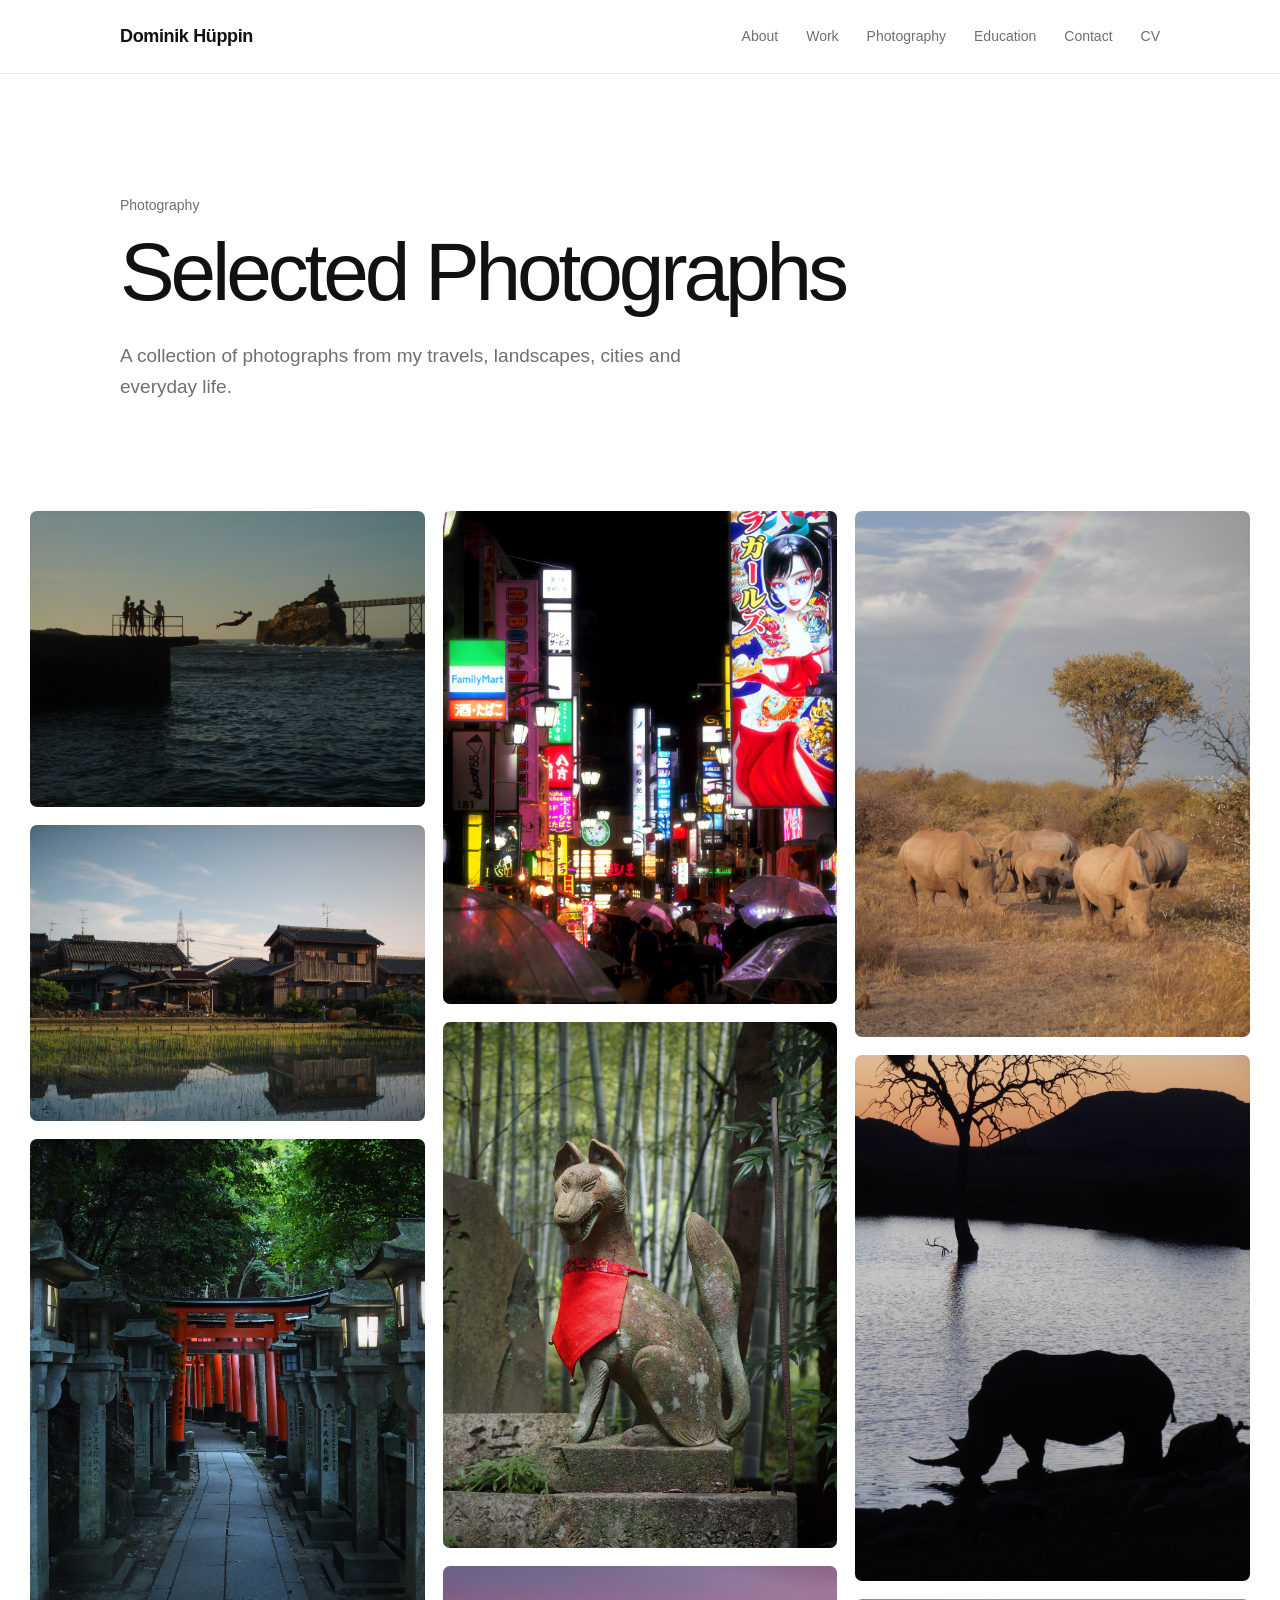
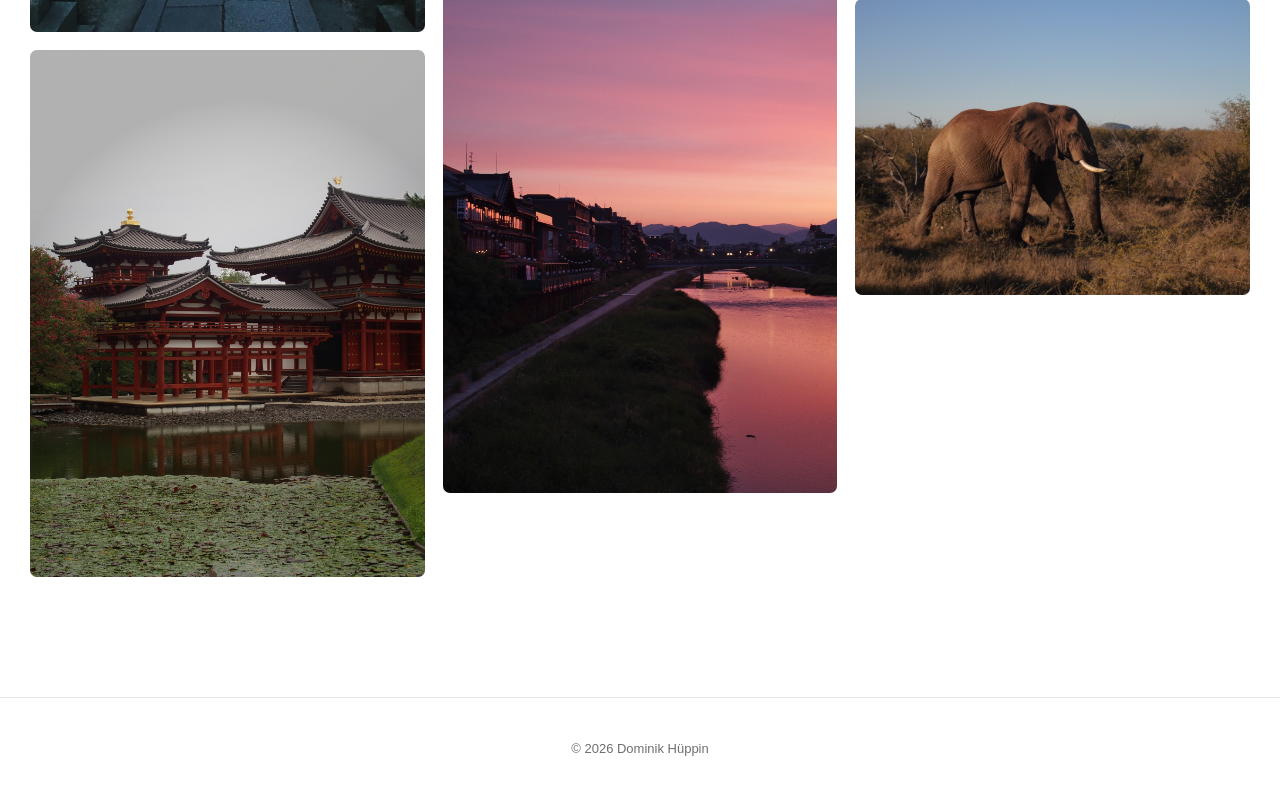
==== photography.html @ 4658a4b3 "Initial website" ====
<!DOCTYPE html>
<html lang="en">

<head>
    <meta charset="UTF-8">
    <meta name="viewport" content="width=device-width, initial-scale=1.0">

    <title>Photography | Dominik Hüppin</title>

    <!-- Connects this page to your CSS file -->
    <link rel="stylesheet" href="style.css">
</head>


<body>

    <!-- =========================================================
         HEADER / NAVIGATION
    ========================================================== -->

    <header>

        <nav class="navbar">

            <a href="index.html" class="logo">
                Dominik Hüppin
            </a>

            <div class="nav-links">

                <a href="index.html#about">
                    About
                </a>

                <a href="index.html#work">
                    Work
                </a>

                <a href="photography.html">
                    Photography
                </a>

                <a href="index.html#education">
                    Education
                </a>

                <a href="index.html#contact">
                    Contact
                </a>

                <a href="documents/Dominik_Hueppin_CV.pdf"
                   target="_blank">
                    CV
                </a>

            </div>

        </nav>

    </header>


    <main>

        <!-- =====================================================
             PAGE INTRODUCTION
        ====================================================== -->

        <section class="photo-page-header">

            <p class="photo-page-label">
                Photography
            </p>

            <h1>
                Selected Photographs
            </h1>

            <p class="photo-page-intro">
                A collection of photographs from my travels,
                landscapes, cities and everyday life.
            </p>

        </section>


        <!-- =====================================================
             PHOTO GALLERY
        ====================================================== -->

        <section class="gallery-section">

            <div class="photo-gallery">


                <figure class="gallery-item">
                    <img
                        src="images/photography/headerjump.JPG"
                        alt="Photography by Dominik Hüppin"
                        loading="lazy">
                </figure>


                <figure class="gallery-item">
                    <img
                        src="images/photography/Bauernhaus4zu3.png"
                        alt="Farmhouse"
                        loading="lazy">
                </figure>


                <figure class="gallery-item">
                    <img
                        src="images/photography/Torii in Japan.JPG"
                        alt="Torii in Japan"
                        loading="lazy">
                </figure>


                <figure class="gallery-item">
                    <img
                        src="images/photography/ByodoInOverLake.png"
                        alt="Byodo-in"
                        loading="lazy">
                </figure>


                <figure class="gallery-item">
                    <img
                        src="images/photography/LichterDerStadt.JPG"
                        alt="City lights"
                        loading="lazy">
                </figure>


                <figure class="gallery-item">
                    <img
                        src="images/photography/Foxy.JPG"
                        alt="Fox"
                        loading="lazy">
                </figure>


                <figure class="gallery-item">
                    <img
                        src="images/photography/SunriseHochkant.png"
                        alt="Sunrise"
                        loading="lazy">
                </figure>


                <figure class="gallery-item">
                    <img
                        src="images/photography/rainbowrhinos.JPG"
                        alt="Rhinos with rainbow"
                        loading="lazy">
                </figure>


                <figure class="gallery-item">
                    <img
                        src="images/photography/rhino.JPG"
                        alt="Rhino"
                        loading="lazy">
                </figure>


                <figure class="gallery-item">
                    <img
                        src="images/photography/elephant.JPG"
                        alt="Elephant"
                        loading="lazy">
                </figure>


            </div>

        </section>

    </main>


    <!-- =========================================================
         FOOTER
    ========================================================== -->

    <footer>

        <p>
            © 2026 Dominik Hüppin
        </p>

    </footer>


</body>

</html>
---- style.css ----
/* =========================================================
   GLOBAL
========================================================= */

:root {
    --background: #ffffff;
    --text: #111111;
    --muted: #6f6f6f;
    --border: #e8e8e8;
    --soft-background: #f7f7f7;

    --content-width: 1100px;
    --section-spacing: 130px;
}

* {
    box-sizing: border-box;
}

html {
    scroll-behavior: smooth;
}

body {
    margin: 0;

    font-family: Arial, Helvetica, sans-serif;
    font-size: 16px;
    line-height: 1.6;

    background: var(--background);
    color: var(--text);
}

a {
    color: inherit;
    text-decoration: none;
}

img {
    display: block;
    max-width: 100%;
}


/* =========================================================
   NAVIGATION
========================================================= */

header {
    width: 100%;

    position: sticky;
    top: 0;
    z-index: 100;

    background: rgba(255, 255, 255, 0.92);
    border-bottom: 1px solid var(--border);

    backdrop-filter: blur(12px);
    -webkit-backdrop-filter: blur(12px);
}

.navbar {
    max-width: var(--content-width);
    margin: 0 auto;

    padding: 22px 30px;

    display: flex;
    justify-content: space-between;
    align-items: center;
}

.logo {
    font-size: 18px;
    font-weight: 600;
    letter-spacing: -0.02em;
}

.nav-links {
    display: flex;
    align-items: center;

    gap: 28px;
}

.nav-links a {
    position: relative;

    font-size: 14px;
    color: var(--muted);

    transition:
        color 0.2s ease,
        transform 0.2s ease;
}

.nav-links a:hover {
    color: var(--text);
    transform: translateY(-1px);
}


/* =========================================================
   MAIN LAYOUT
========================================================= */

main {
    width: 100%;
}

.section {
    max-width: var(--content-width);
    margin: 0 auto;

    padding: var(--section-spacing) 30px;
}

.section > h2,
.section-heading h2 {
    margin: 0 0 45px;

    font-size: 32px;
    font-weight: 500;

    letter-spacing: -0.03em;
}

.section-heading p {
    max-width: 600px;

    margin-top: -25px;
    margin-bottom: 50px;

    color: var(--muted);
}


/* =========================================================
   HERO
========================================================= */

.hero {
    min-height: 82vh;

    max-width: var(--content-width);
    margin: 0 auto;

    padding: 100px 30px;

    display: flex;
    align-items: center;
}

.hero-content {
    max-width: 780px;
}

.hero-intro {
    margin-bottom: 12px;

    font-size: 16px;
    color: var(--muted);
}

.hero h1 {
    margin: 0;

    font-size: clamp(54px, 8vw, 95px);
    font-weight: 500;
    line-height: 0.95;

    letter-spacing: -0.055em;
}

.hero h2 {
    margin: 16px 0 30px;

    font-size: clamp(28px, 4vw, 48px);
    font-weight: 400;

    color: var(--muted);
    letter-spacing: -0.03em;
}

.hero-description {
    max-width: 650px;

    font-size: 20px;
    line-height: 1.6;

    color: #333333;
}

.hero-links {
    margin-top: 45px;

    display: flex;
    gap: 16px;
}


/* =========================================================
   BUTTONS
========================================================= */

.button,
.button-secondary {
    display: inline-block;

    padding: 12px 20px;

    border-radius: 7px;

    font-size: 14px;

    transition:
        background 0.2s ease,
        color 0.2s ease,
        transform 0.2s ease;
}

.button {
    background: var(--text);
    color: white;
}

.button:hover {
    background: #333333;

    transform: translateY(-2px);
}

.button-secondary {
    border: 1px solid var(--border);
}

.button-secondary:hover {
    background: var(--soft-background);

    transform: translateY(-2px);
}


/* =========================================================
   ABOUT
========================================================= */

#about {
    border-top: 1px solid var(--border);
}

.about-content {
    max-width: 720px;
}

.about-content p {
    margin-bottom: 24px;

    font-size: 19px;
    color: #333333;
}


/* =========================================================
   PROJECTS
========================================================= */

#work {
    max-width: none;

    padding-left: 0;
    padding-right: 0;

    background: var(--soft-background);
}

#work > h2,
#work > .project-grid {
    max-width: var(--content-width);

    margin-left: auto;
    margin-right: auto;
}

#work > h2 {
    padding-left: 30px;
    padding-right: 30px;
}

.project-grid {
    padding: 0 30px;

    display: grid;
    grid-template-columns: repeat(2, 1fr);

    gap: 20px;
}

.project-card {
    padding: 34px;

    background: white;

    border: 1px solid var(--border);
    border-radius: 10px;

    transition:
        transform 0.25s ease,
        box-shadow 0.25s ease;
}

.project-card:hover {
    transform: translateY(-4px);

    box-shadow: 0 12px 30px rgba(0, 0, 0, 0.06);
}

.project-year {
    margin: 0 0 18px;

    font-size: 13px;
    color: var(--muted);
}

.project-card h3 {
    margin: 0 0 8px;

    font-size: 23px;
    font-weight: 500;

    letter-spacing: -0.02em;
}

.project-organisation {
    margin-bottom: 24px;

    color: var(--muted);
}

.project-card p:last-child {
    margin-bottom: 0;

    color: #444444;
}


/* =========================================================
   PHOTOGRAPHY PREVIEW ON HOME PAGE
========================================================= */

.photo-preview {
    display: grid;
    grid-template-columns: repeat(3, 1fr);
    gap: 14px;
    margin-bottom: 35px;
}

.photo-preview a {
    display: block;
    overflow: hidden;
    border-radius: 7px;
    aspect-ratio: 4 / 3;
}

.photo-preview img {
    width: 100%;
    height: 100%;
    object-fit: cover;
    display: block;
    transition: transform 0.4s ease;
}

.photo-preview a:hover img {
    transform: scale(1.03);
}

.photo-placeholder {
    aspect-ratio: 4 / 3;

    background: #eeeeee;

    display: flex;
    justify-content: center;
    align-items: center;

    font-size: 15px;
    color: var(--muted);

    border-radius: 7px;

    transition: transform 0.25s ease;
}

.photo-placeholder:hover {
    transform: scale(1.01);
}

.text-link {
    display: inline-block;

    padding-bottom: 2px;

    font-size: 15px;
    font-weight: 500;

    border-bottom: 1px solid var(--text);

    transition: opacity 0.2s ease;
}

.text-link:hover {
    opacity: 0.5;
}


/* =========================================================
   EDUCATION
========================================================= */

#education {
    border-top: 1px solid var(--border);
}

.education-entry {
    padding: 28px 0;

    display: flex;
    justify-content: space-between;

    gap: 30px;

    border-bottom: 1px solid var(--border);
}

.education-entry h3 {
    margin: 0 0 4px;

    font-size: 20px;
    font-weight: 500;
}

.education-entry p {
    margin: 0;
}

.education-detail {
    margin-top: 5px !important;

    font-size: 15px;
    color: var(--muted);
}

.education-date {
    white-space: nowrap;

    color: var(--muted);
}


/* =========================================================
   CONTACT
========================================================= */

.contact {
    padding-top: 150px;
    padding-bottom: 150px;

    text-align: center;
}

.contact h2 {
    margin-bottom: 15px;

    font-size: 42px;
}

.contact > p {
    font-size: 18px;
    color: var(--muted);
}

.contact-links {
    margin-top: 35px;

    display: flex;
    justify-content: center;

    gap: 28px;
}

.contact-links a {
    font-size: 15px;

    border-bottom: 1px solid transparent;

    transition: border-color 0.2s ease;
}

.contact-links a:hover {
    border-color: var(--text);
}


/* =========================================================
   FOOTER
========================================================= */

footer {
    padding: 28px 30px;

    text-align: center;

    font-size: 13px;
    color: var(--muted);

    border-top: 1px solid var(--border);
}


/* =========================================================
   PHOTOGRAPHY PAGE
========================================================= */

.photo-page-header {
    max-width: var(--content-width);
    margin: 0 auto;

    padding: 120px 30px 70px;
}

.photo-page-label {
    margin: 0 0 15px;

    font-size: 14px;
    color: var(--muted);
}

.photo-page-header h1 {
    margin: 0;

    font-size: clamp(48px, 7vw, 82px);
    font-weight: 500;
    line-height: 1;

    letter-spacing: -0.05em;
}

.photo-page-intro {
    max-width: 600px;

    margin-top: 28px;

    font-size: 19px;
    line-height: 1.6;

    color: var(--muted);
}


/* =========================================================
   PHOTO GALLERY
========================================================= */

.gallery-section {
    max-width: 1400px;

    margin: 0 auto;

    padding: 20px 30px 120px;
}

.photo-gallery {
    columns: 3;

    column-gap: 18px;
}

.gallery-item {
    margin: 0 0 18px;

    break-inside: avoid;

    overflow: hidden;

    border-radius: 7px;

    background: var(--soft-background);
}

.gallery-item img {
    width: 100%;
    height: auto;

    display: block;

    cursor: pointer;

    transition:
        transform 0.4s ease,
        opacity 0.3s ease;
}

.gallery-item:hover img {
    transform: scale(1.015);

    opacity: 0.96;
}


/* =========================================================
   TABLET
========================================================= */

@media (max-width: 1000px) {

    .photo-gallery {
        columns: 2;
    }
}


/* =========================================================
   MOBILE
========================================================= */

@media (max-width: 800px) {

    :root {
        --section-spacing: 90px;
    }

    .navbar {
        padding: 18px 20px;

        flex-direction: column;
        align-items: flex-start;

        gap: 14px;
    }

    .nav-links {
        width: 100%;

        gap: 14px 18px;

        flex-wrap: wrap;
    }

    .nav-links a {
        font-size: 13px;
    }

    .hero {
        min-height: 75vh;

        padding-left: 20px;
        padding-right: 20px;
    }

    .hero-description {
        font-size: 18px;
    }

    .section {
        padding-left: 20px;
        padding-right: 20px;
    }

    .project-grid {
        padding-left: 20px;
        padding-right: 20px;

        grid-template-columns: 1fr;
    }

    #work > h2 {
        padding-left: 20px;
        padding-right: 20px;
    }

    .photo-preview {
        grid-template-columns: 1fr;
    }

    .education-entry {
        flex-direction: column;

        gap: 8px;
    }

    .education-date {
        font-size: 14px;
    }
}


/* =========================================================
   SMALL PHONES
========================================================= */

@media (max-width: 650px) {

    .photo-page-header {
        padding: 90px 20px 50px;
    }

    .gallery-section {
        padding-left: 20px;
        padding-right: 20px;
    }

    .photo-gallery {
        columns: 1;
    }
}


@media (max-width: 500px) {

    .hero h1 {
        font-size: 48px;
    }

    .hero h2 {
        font-size: 28px;
    }

    .hero-links {
        flex-direction: column;
        align-items: flex-start;
    }

    .contact-links {
        flex-direction: column;

        gap: 14px;
    }
}
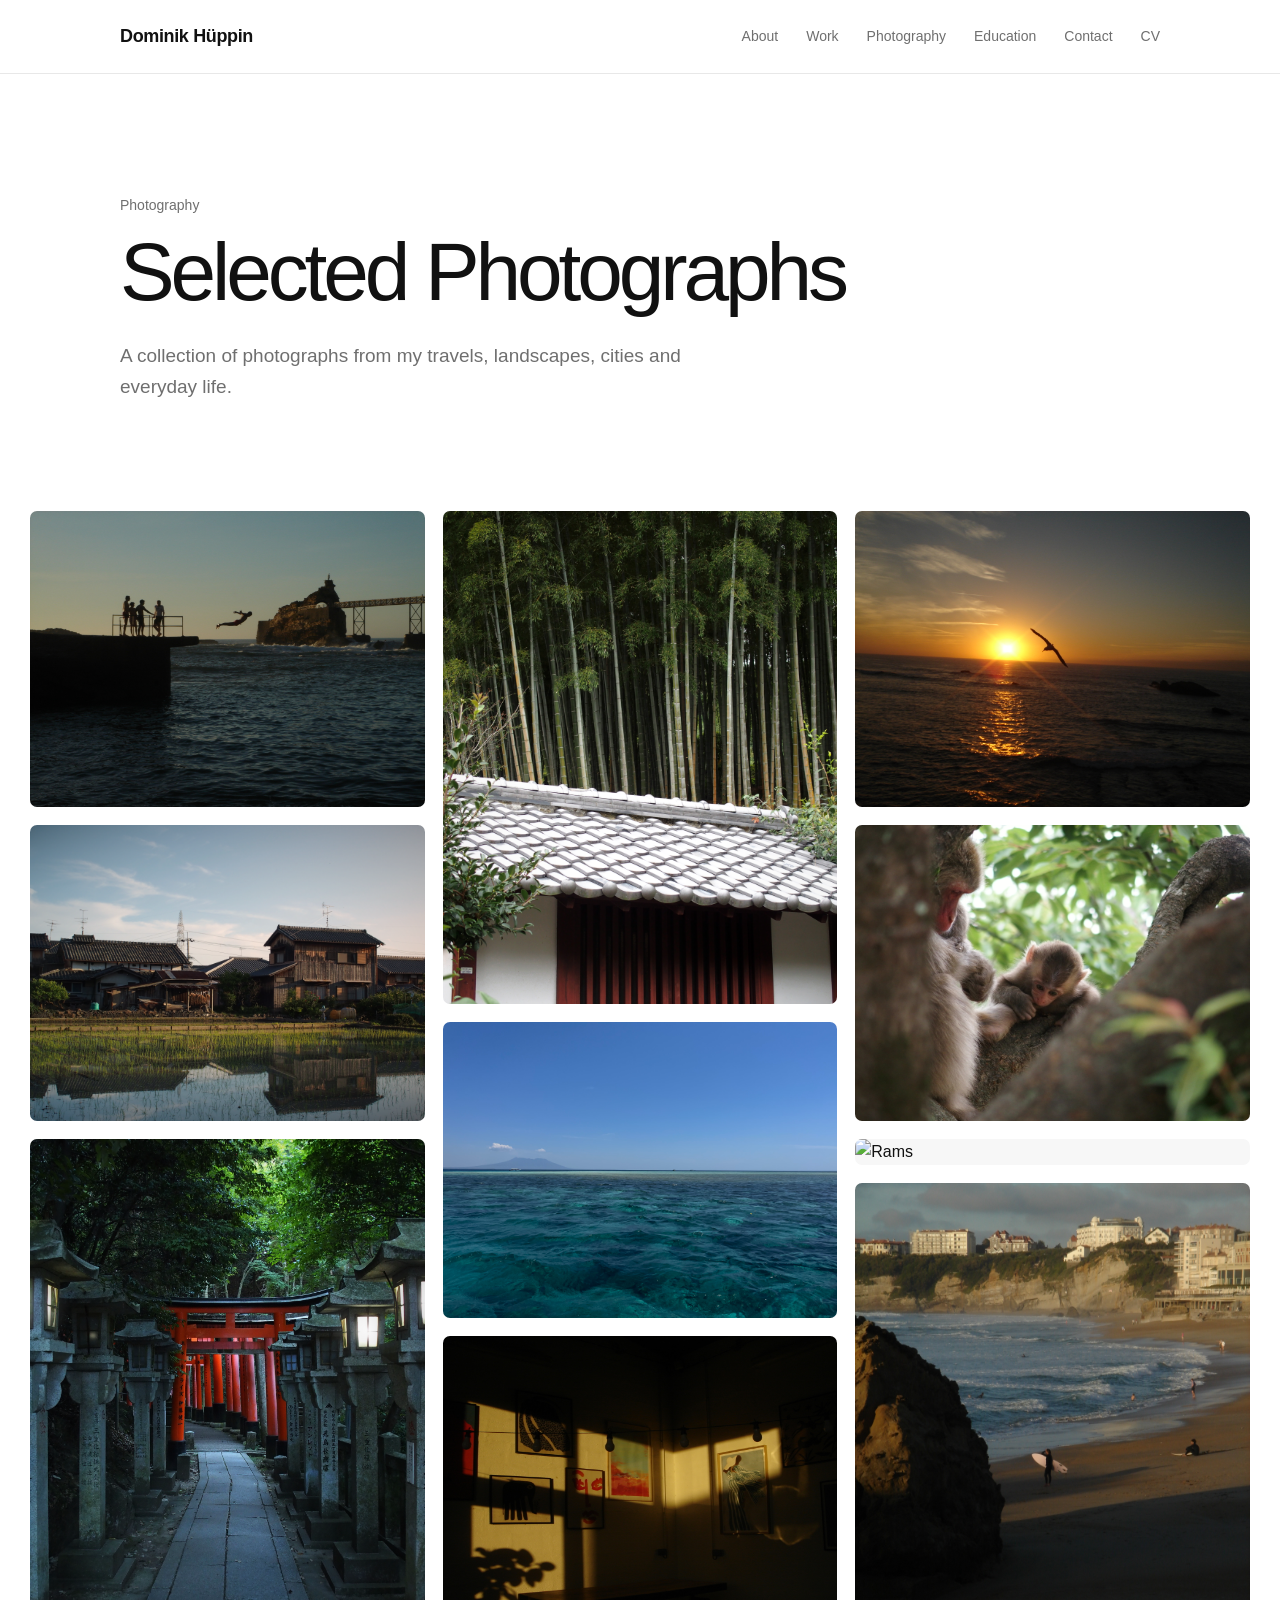
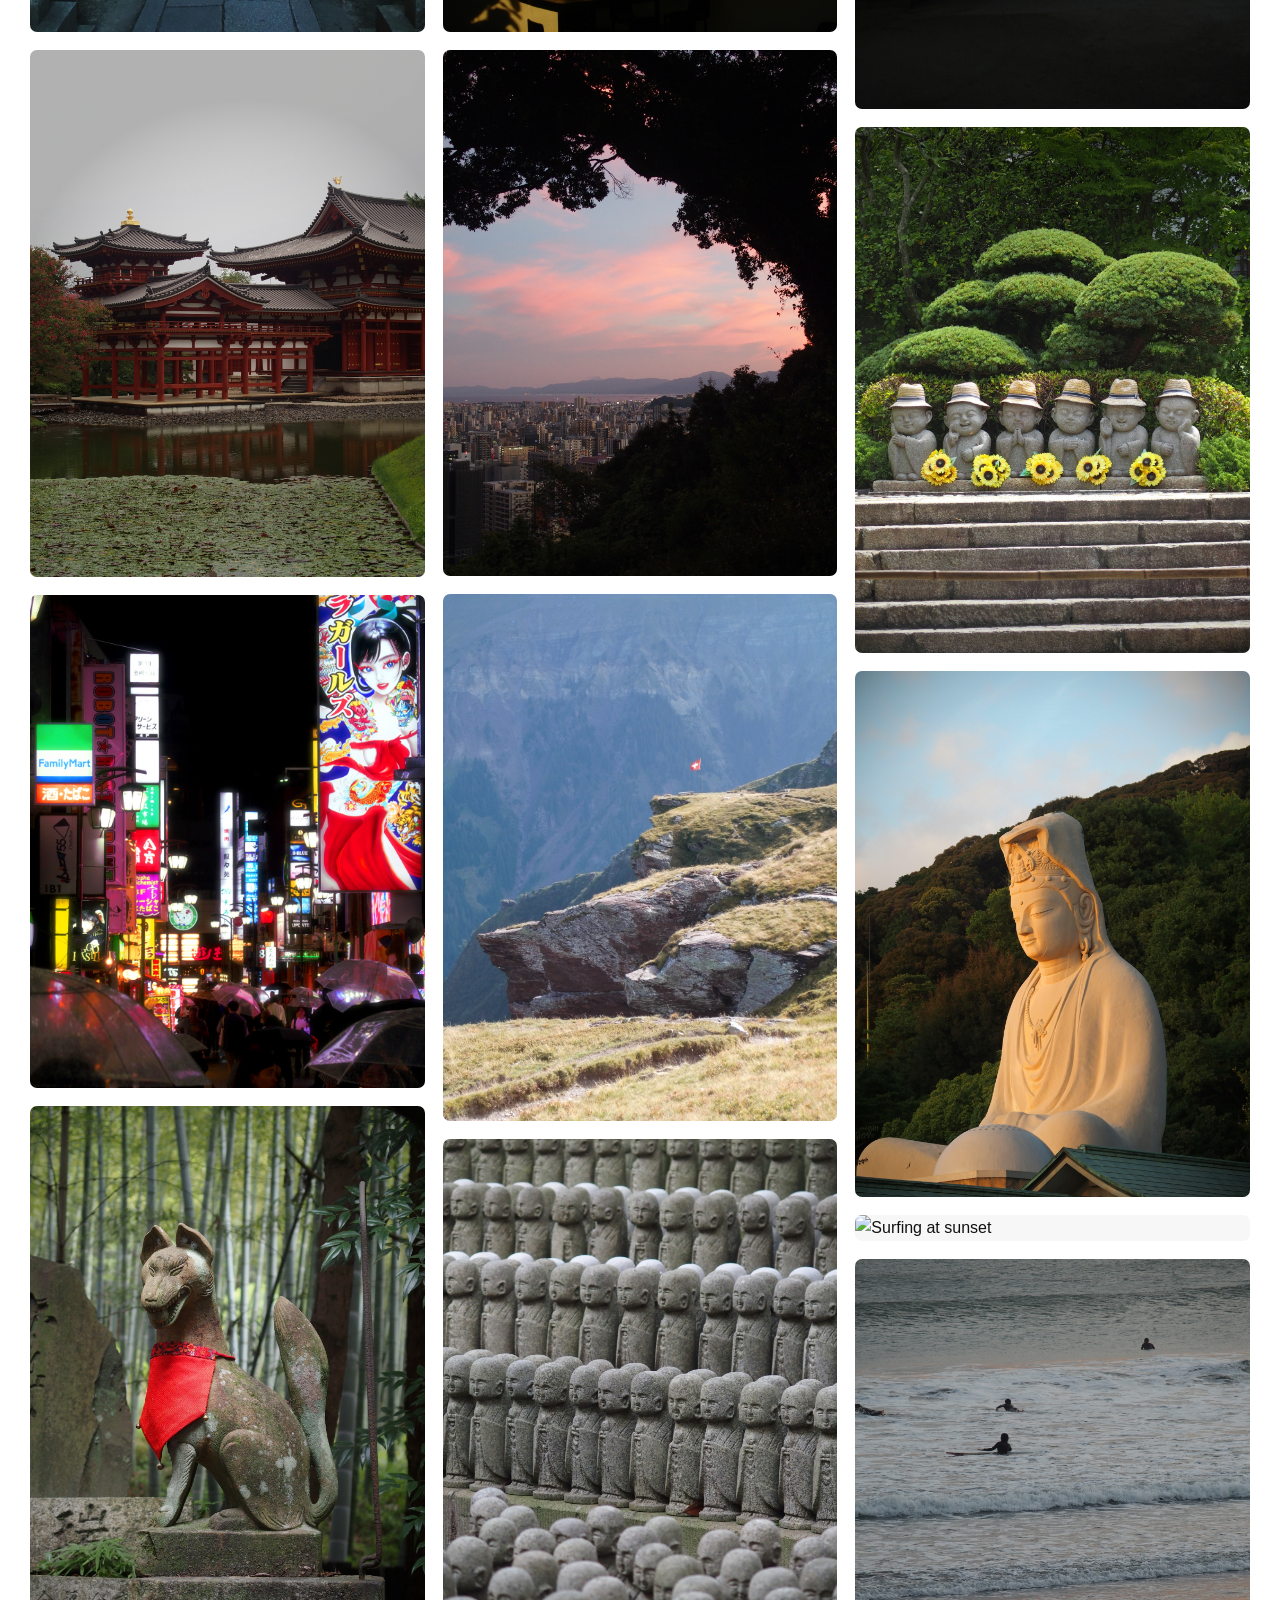
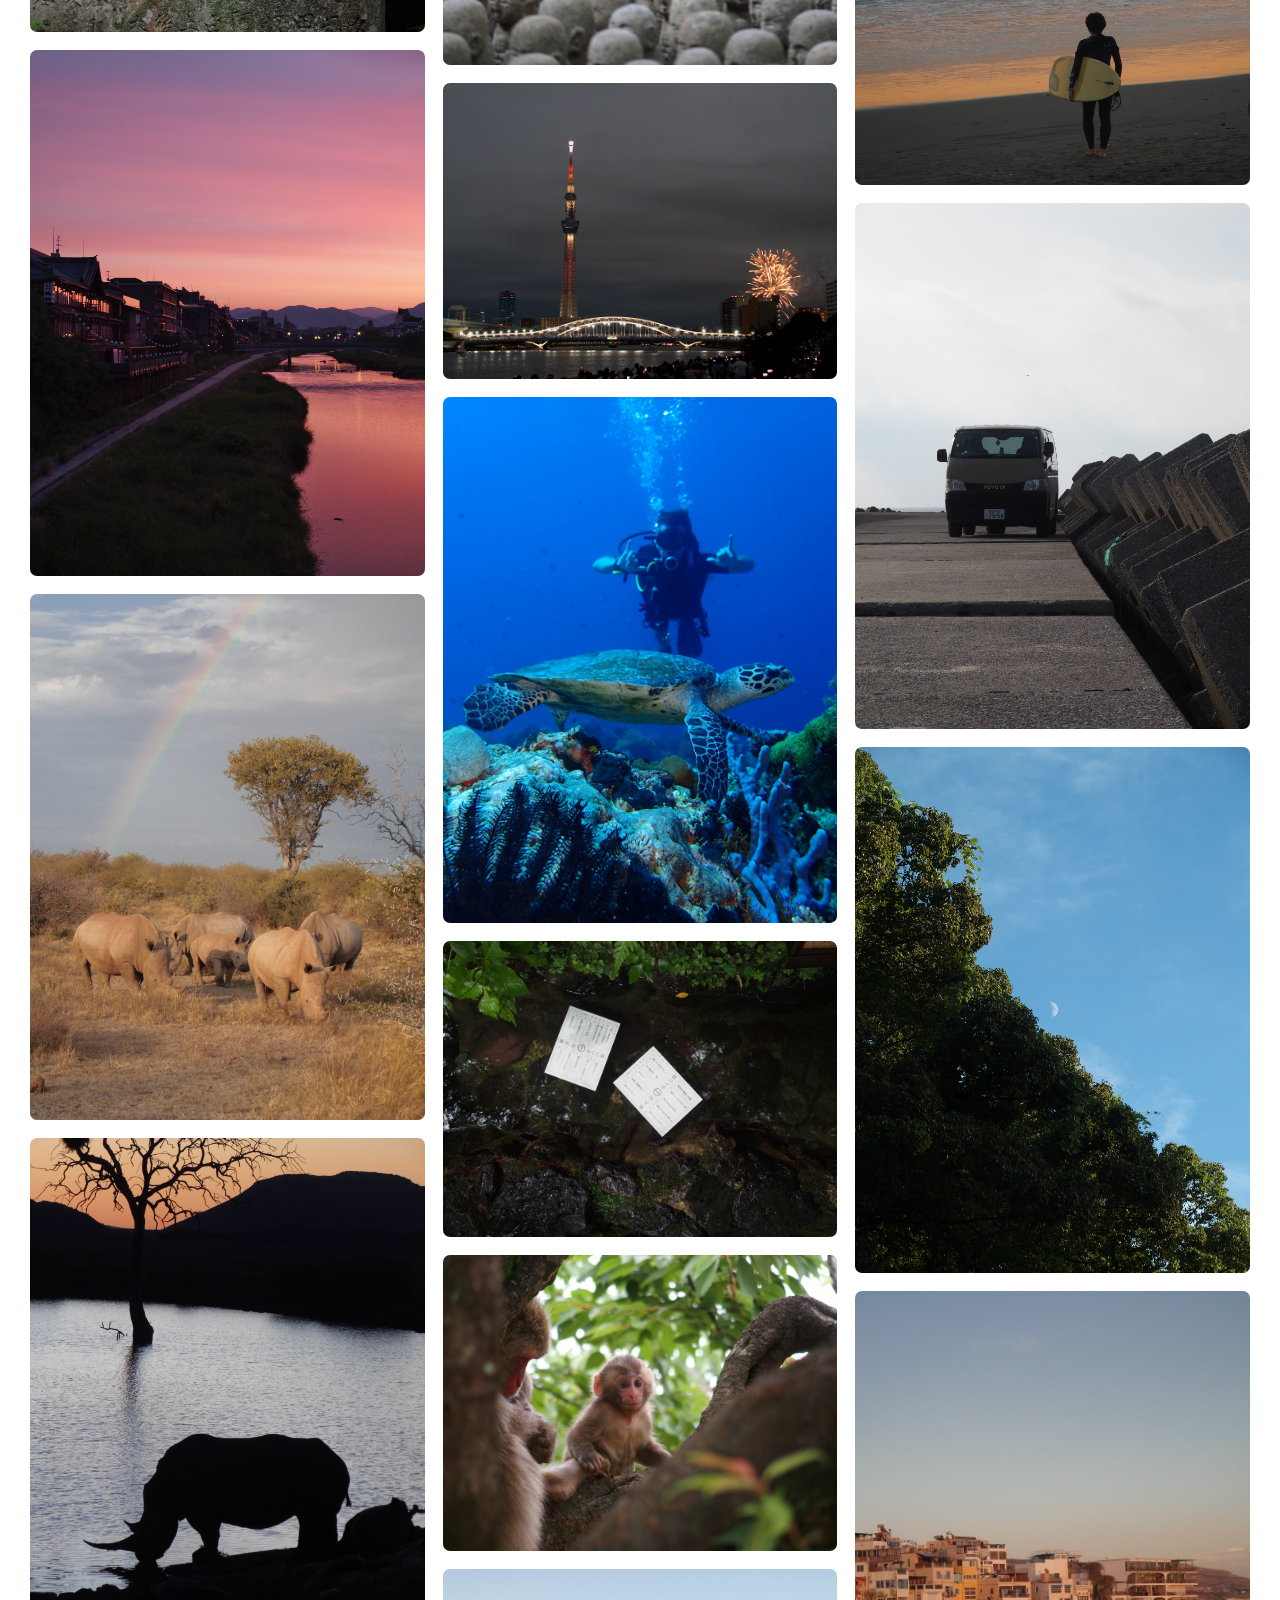
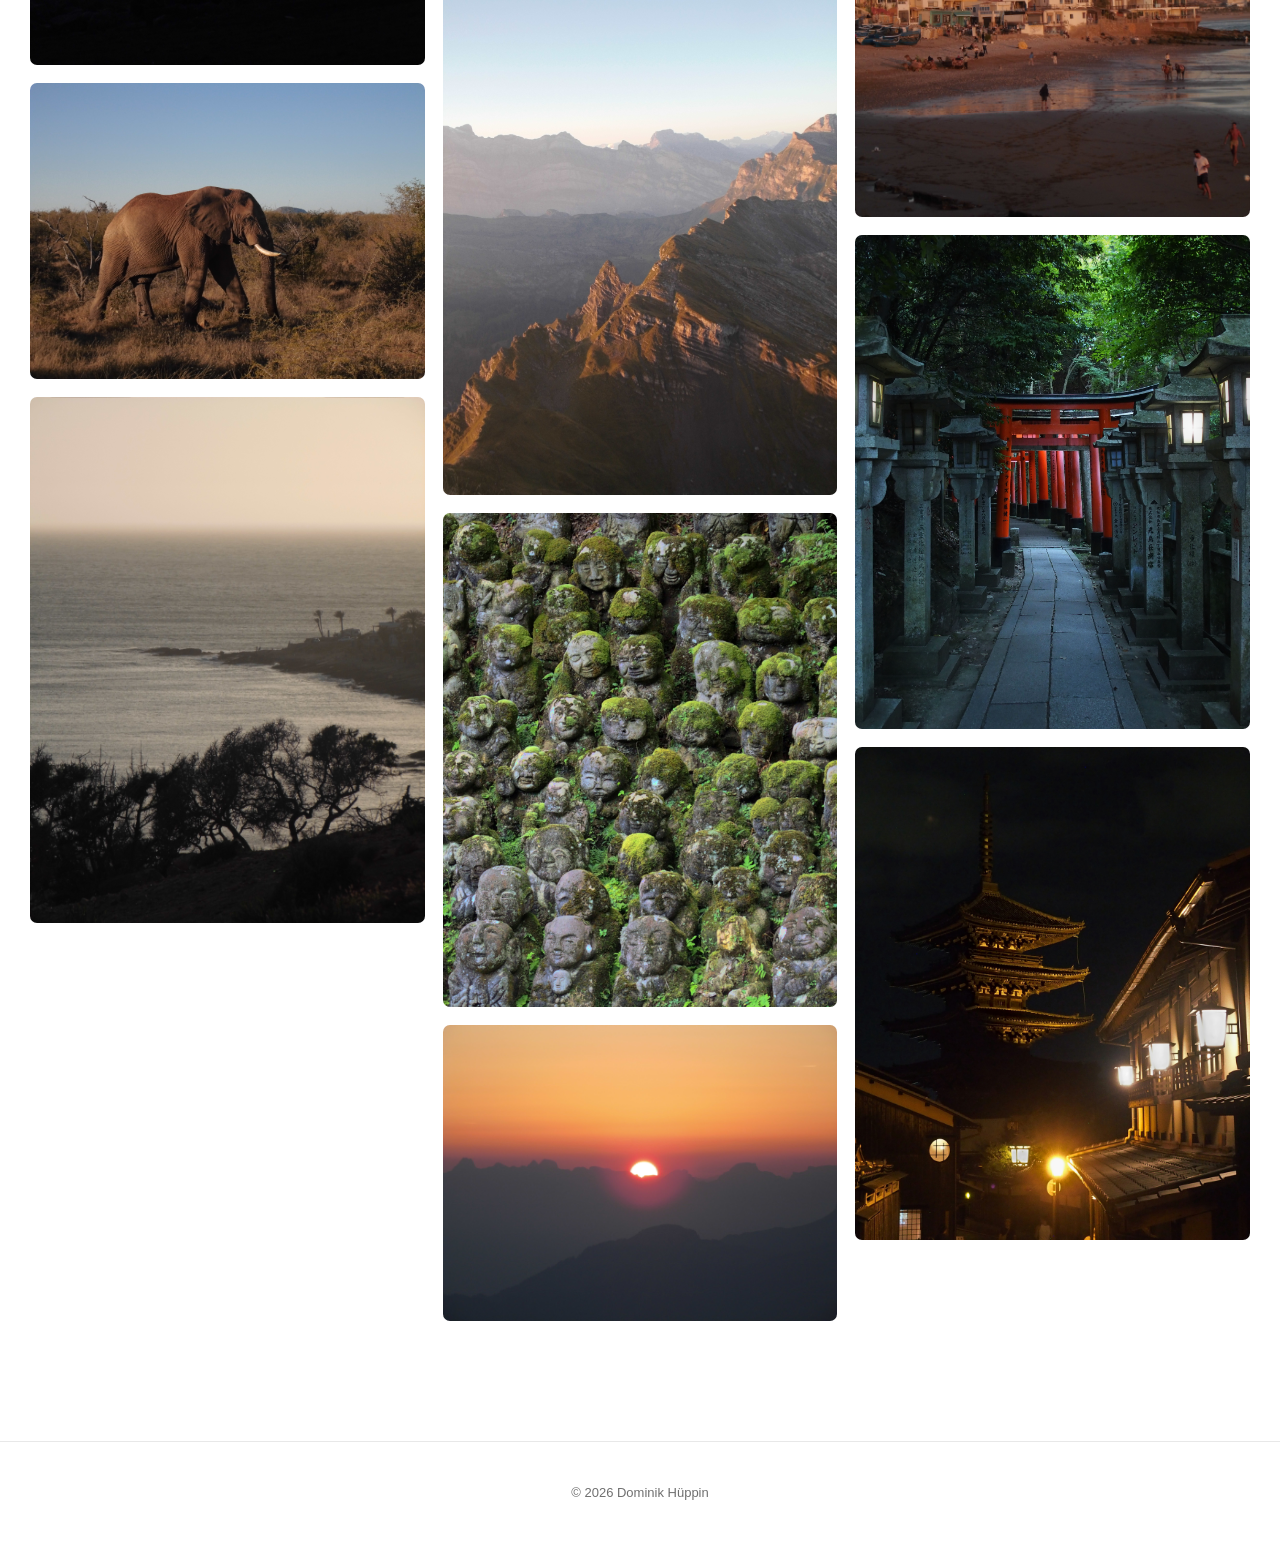
==== commit bad4b7a8: "photography.html updates" ====
--- a/photography.html
+++ b/photography.html
@@ -9,6 +9,7 @@
 
     <!-- Connects this page to your CSS file -->
     <link rel="stylesheet" href="style.css">
+    <link rel="icon" type="image/png" href="images/favicon.png">
 </head>
 
 
@@ -48,7 +49,7 @@
                     Contact
                 </a>
 
-                <a href="documents/Dominik_Hueppin_CV.pdf"
+                <a href="documents/CV_Dominik.pdf"
                    target="_blank">
                     CV
                 </a>
@@ -171,6 +172,196 @@
                         alt="Elephant"
                         loading="lazy">
                 </figure>
+                
+
+                <figure class="gallery-item">
+                    <img
+                        src="images/photography/anchorpoint.JPG"
+                        alt="Anchor point"
+                        loading="lazy">
+                </figure>
+
+                <figure class="gallery-item">
+                    <img
+                        src="images/photography/BambooOverRoof.png"
+                        alt="Bamboo over roof"
+                        loading="lazy">
+                </figure>
+
+                <figure class="gallery-item">
+                    <img
+                        src="images/photography/bluewater.JPG"
+                        alt="Blue water"
+                        loading="lazy">
+                </figure>
+
+                <figure class="gallery-item">
+                    <img
+                        src="images/photography/coffee_biarritz.JPG"
+                        alt="Coffee in Biarritz"
+                        loading="lazy">
+                </figure>
+
+                <figure class="gallery-item">
+                    <img
+                        src="images/photography/cottoncandysky.JPG"
+                        alt="Cotton candy sky"
+                        loading="lazy">
+                </figure>
+
+                <figure class="gallery-item">
+                    <img
+                        src="images/photography/DASbaenkli.JPG"
+                        alt="Bench"
+                        loading="lazy">
+                </figure>
+
+                <figure class="gallery-item">
+                    <img
+                        src="images/photography/faces.JPG"
+                        alt="Faces"
+                        loading="lazy">
+                </figure>
+
+                <figure class="gallery-item">
+                    <img
+                        src="images/photography/Firework.JPG"
+                        alt="Firework"
+                        loading="lazy">
+                </figure>
+
+                <figure class="gallery-item">
+                    <img
+                        src="images/photography/franklin.JPG"
+                        alt="Franklin"
+                        loading="lazy">
+                </figure>
+
+                <figure class="gallery-item">
+                    <img
+                        src="images/photography/GlückImWasser.JPG"
+                        alt="In the water"
+                        loading="lazy">
+                </figure>
+
+                <figure class="gallery-item">
+                    <img
+                        src="images/photography/innocence.JPG"
+                        alt="Innocence"
+                        loading="lazy">
+                </figure>
+
+                <figure class="gallery-item">
+                    <img
+                        src="images/photography/massiv.JPG"
+                        alt="Mountain massif"
+                        loading="lazy">
+                </figure>
+
+                <figure class="gallery-item">
+                    <img
+                        src="images/photography/MossyHead.JPG"
+                        alt="Mossy head"
+                        loading="lazy">
+                </figure>
+
+                <figure class="gallery-item">
+                    <img
+                        src="images/photography/mountsunrise.JPG"
+                        alt="Mountain sunrise"
+                        loading="lazy">
+                </figure>
+
+                <figure class="gallery-item">
+                    <img
+                        src="images/photography/paidactorseagull.JPG"
+                        alt="Seagull"
+                        loading="lazy">
+                </figure>
+
+                <figure class="gallery-item">
+                    <img
+                        src="images/photography/pensador.JPG"
+                        alt="Pensador"
+                        loading="lazy">
+                </figure>
+
+                <figure class="gallery-item">
+                    <img
+                        src="images/photography/protectingrams.JPG"
+                        alt="Rams"
+                        loading="lazy">
+                </figure>
+
+                <figure class="gallery-item">
+                    <img
+                        src="images/photography/solosurfer.JPG"
+                        alt="Solo surfer"
+                        loading="lazy">
+                </figure>
+
+                <figure class="gallery-item">
+                    <img
+                        src="images/photography/SunnebluemeFigure.JPG"
+                        alt="Sunflower"
+                        loading="lazy">
+                </figure>
+
+                <figure class="gallery-item">
+                    <img
+                        src="images/photography/SunsetBuddha.JPG"
+                        alt="Buddha at sunset"
+                        loading="lazy">
+                </figure>
+
+                <figure class="gallery-item">
+                    <img
+                        src="images/photography/SunsetSurf.JPG"
+                        alt="Surfing at sunset"
+                        loading="lazy">
+                </figure>
+
+                <figure class="gallery-item">
+                    <img
+                        src="images/photography/surfpending.JPG"
+                        alt="Surfing"
+                        loading="lazy">
+                </figure>
+
+                <figure class="gallery-item">
+                    <img
+                        src="images/photography/surfvehicle.JPG"
+                        alt="Surf vehicle"
+                        loading="lazy">
+                </figure>
+
+                <figure class="gallery-item">
+                    <img
+                        src="images/photography/tanegashimatreetop.JPG"
+                        alt="Tanegashima treetop"
+                        loading="lazy">
+                </figure>
+
+                <figure class="gallery-item">
+                    <img
+                        src="images/photography/thagazout.JPG"
+                        alt="Taghazout"
+                        loading="lazy">
+                </figure>
+
+                <figure class="gallery-item">
+                    <img
+                        src="images/photography/Torii in Japan.JPG"
+                        alt="Torii in Japan"
+                        loading="lazy">
+                </figure>
+
+                <figure class="gallery-item">
+                    <img
+                        src="images/photography/TurmBearbeitetHochformat.JPG"
+                        alt="Tower"
+                        loading="lazy">
+                </figure>
 
 
             </div>
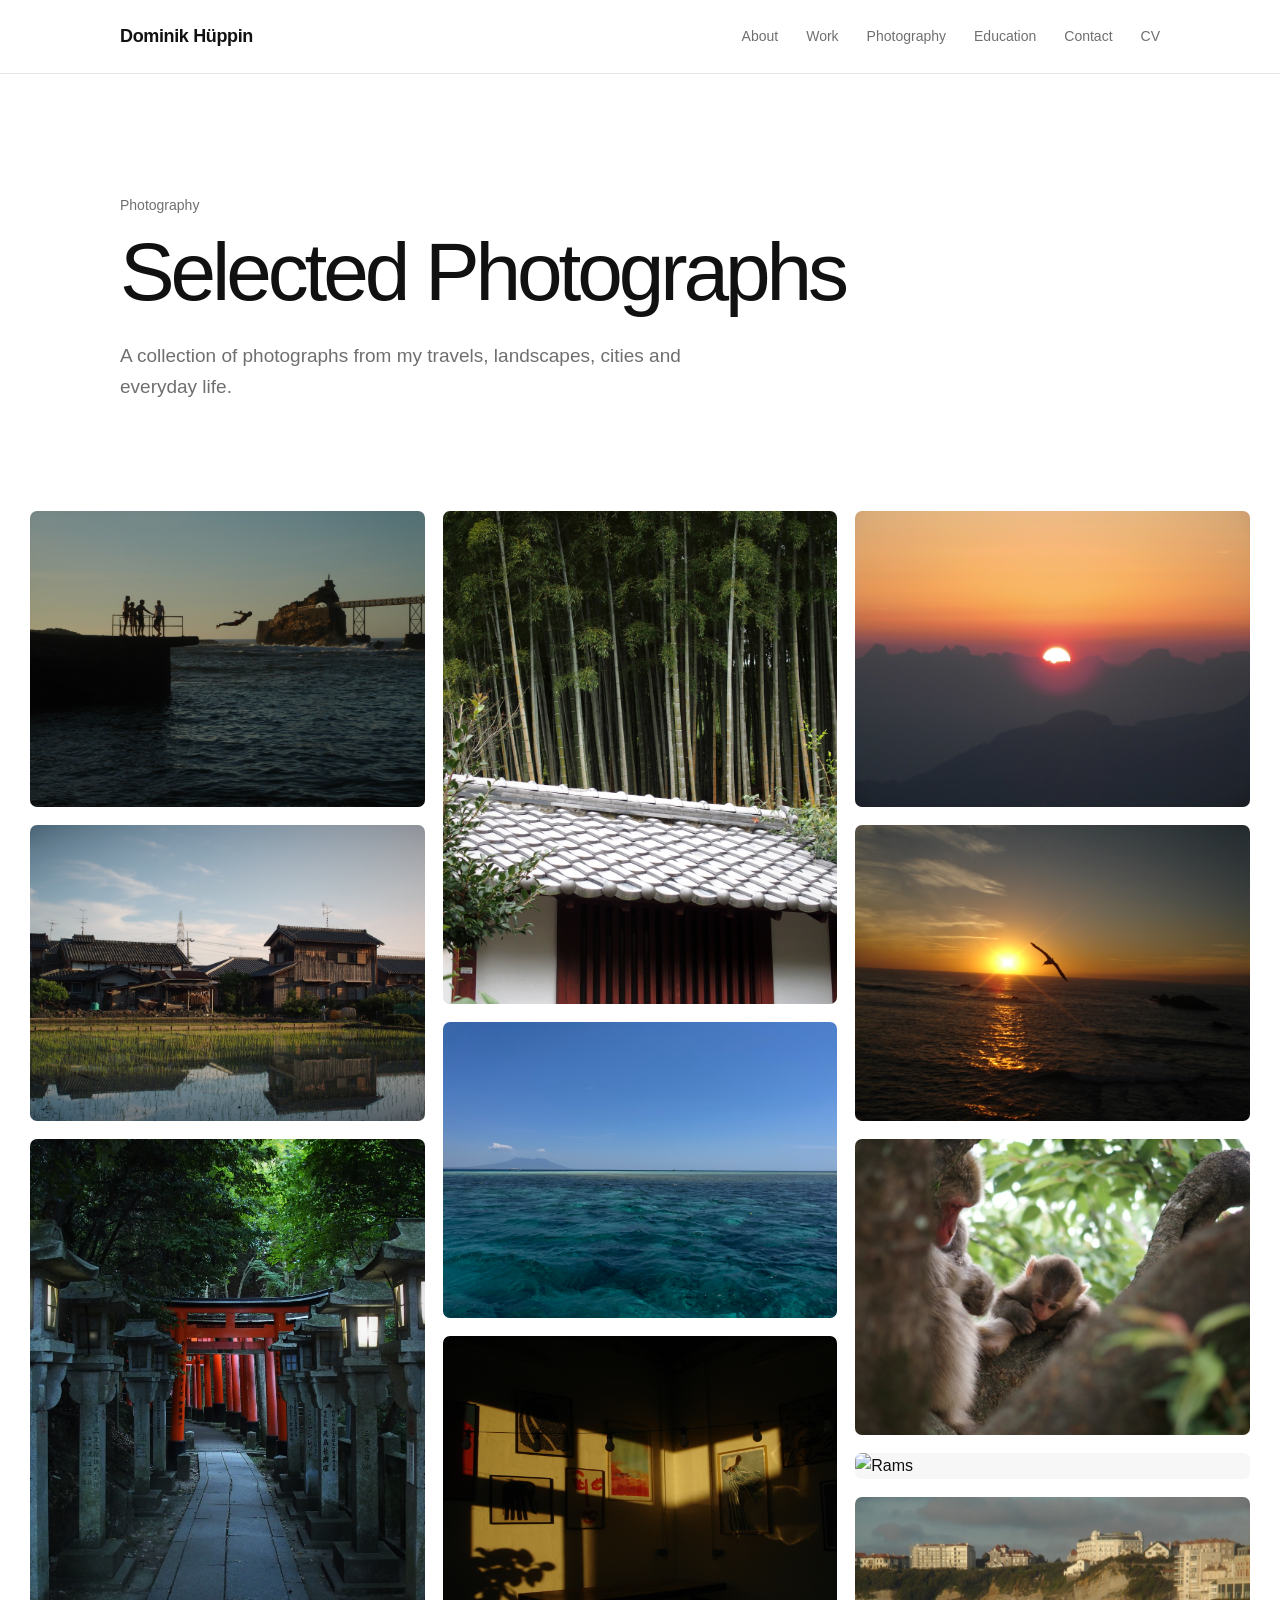
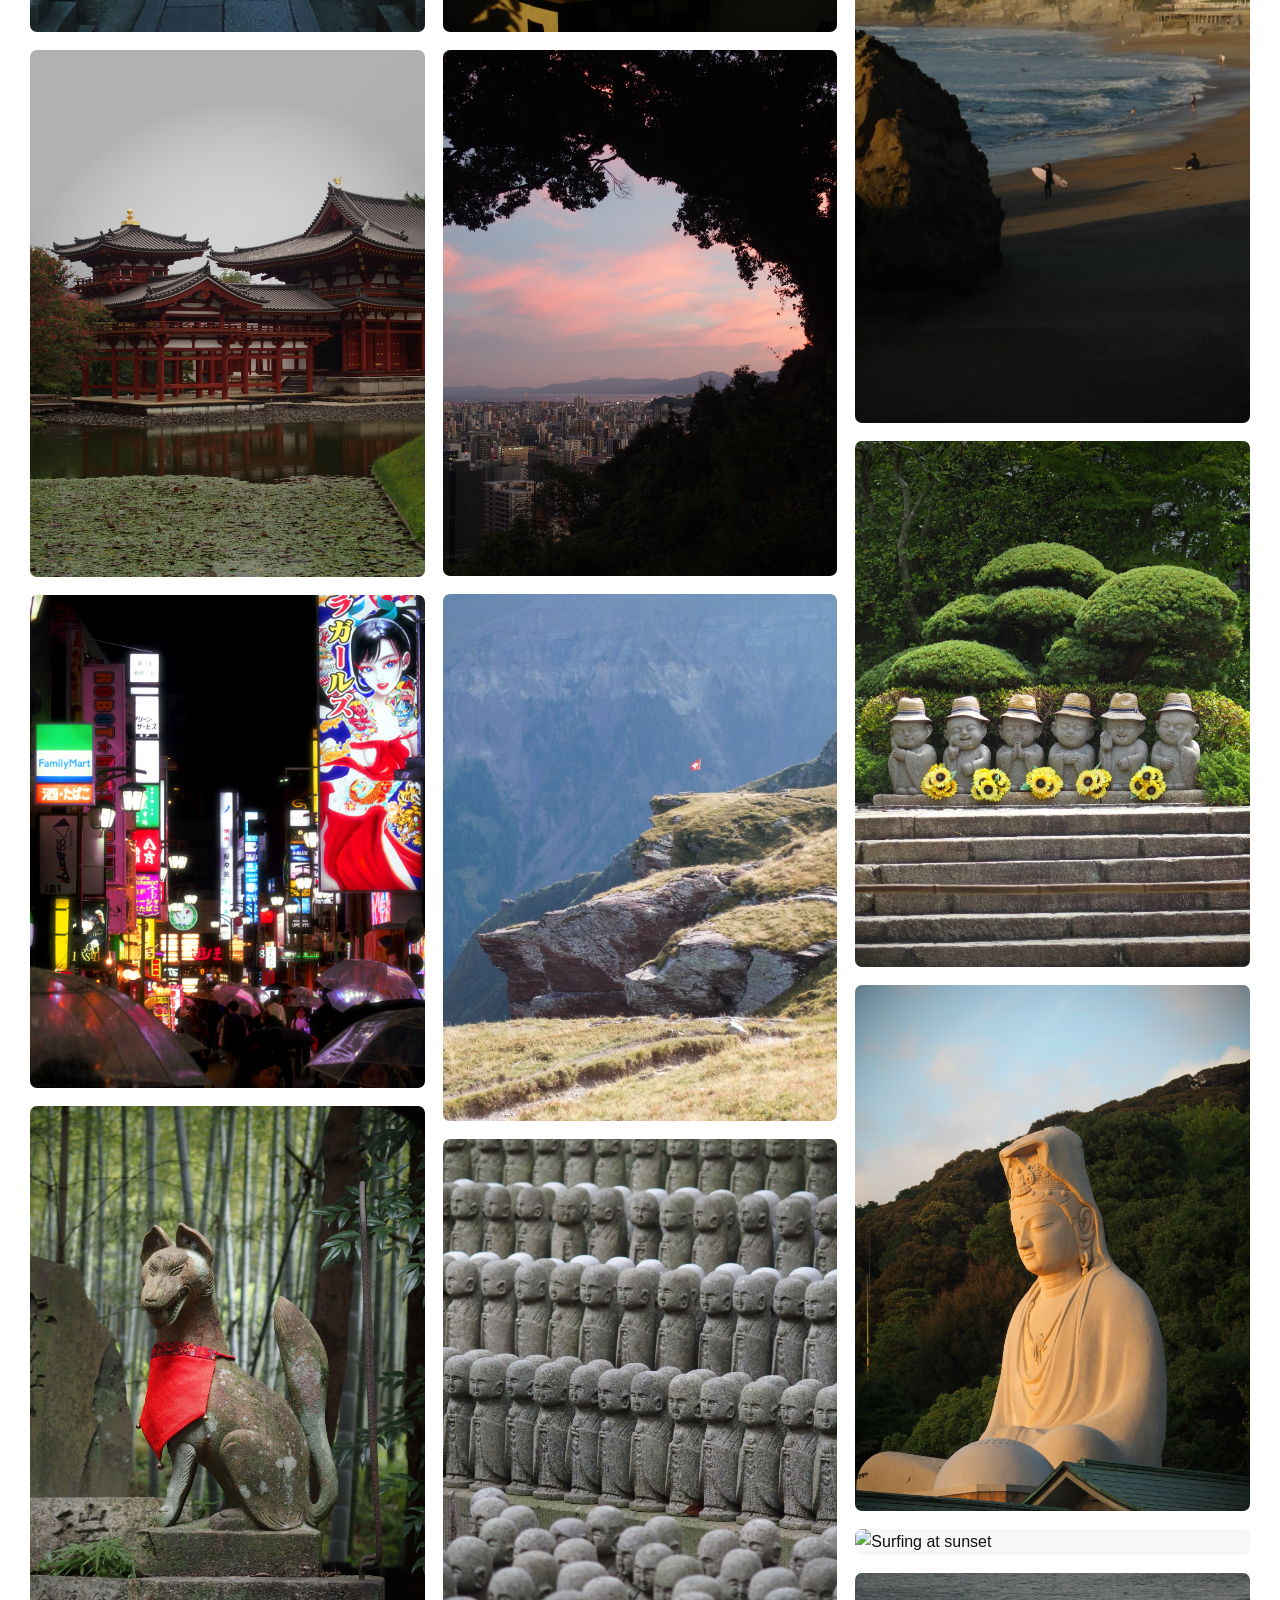
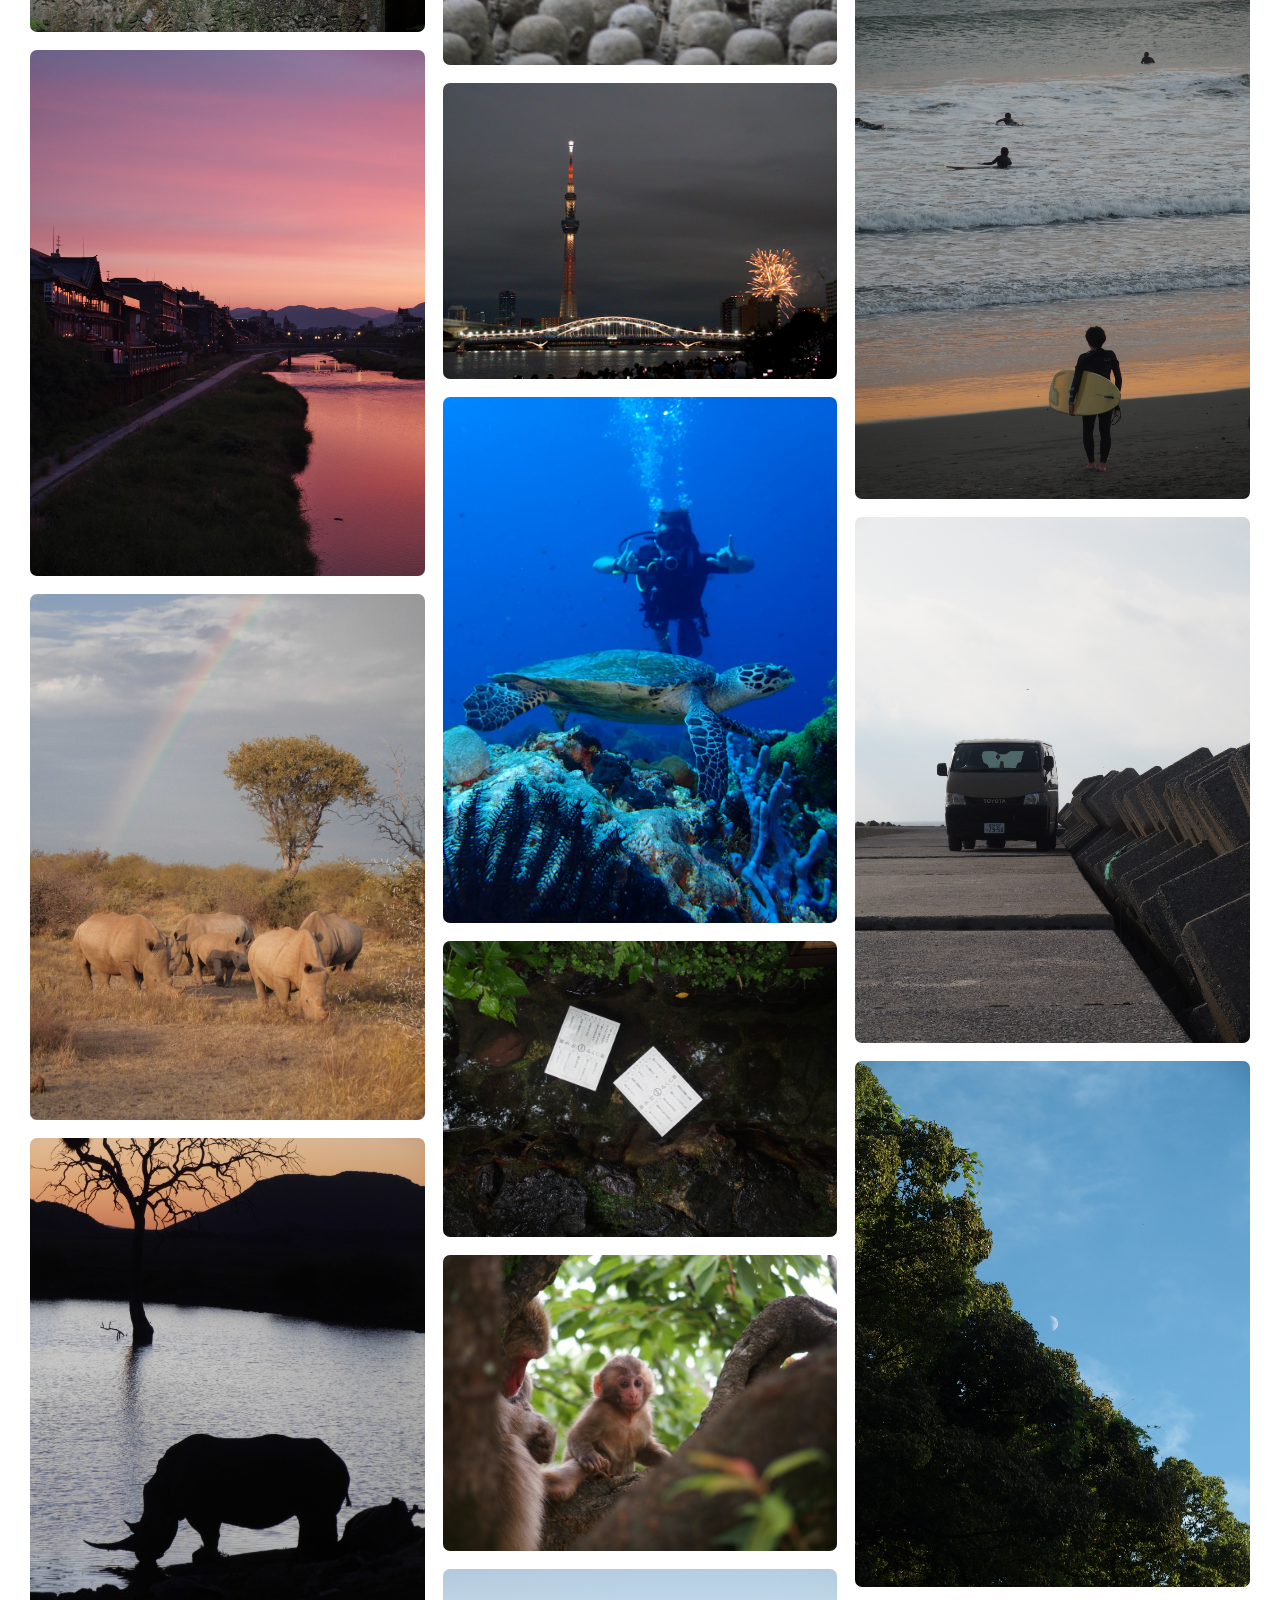
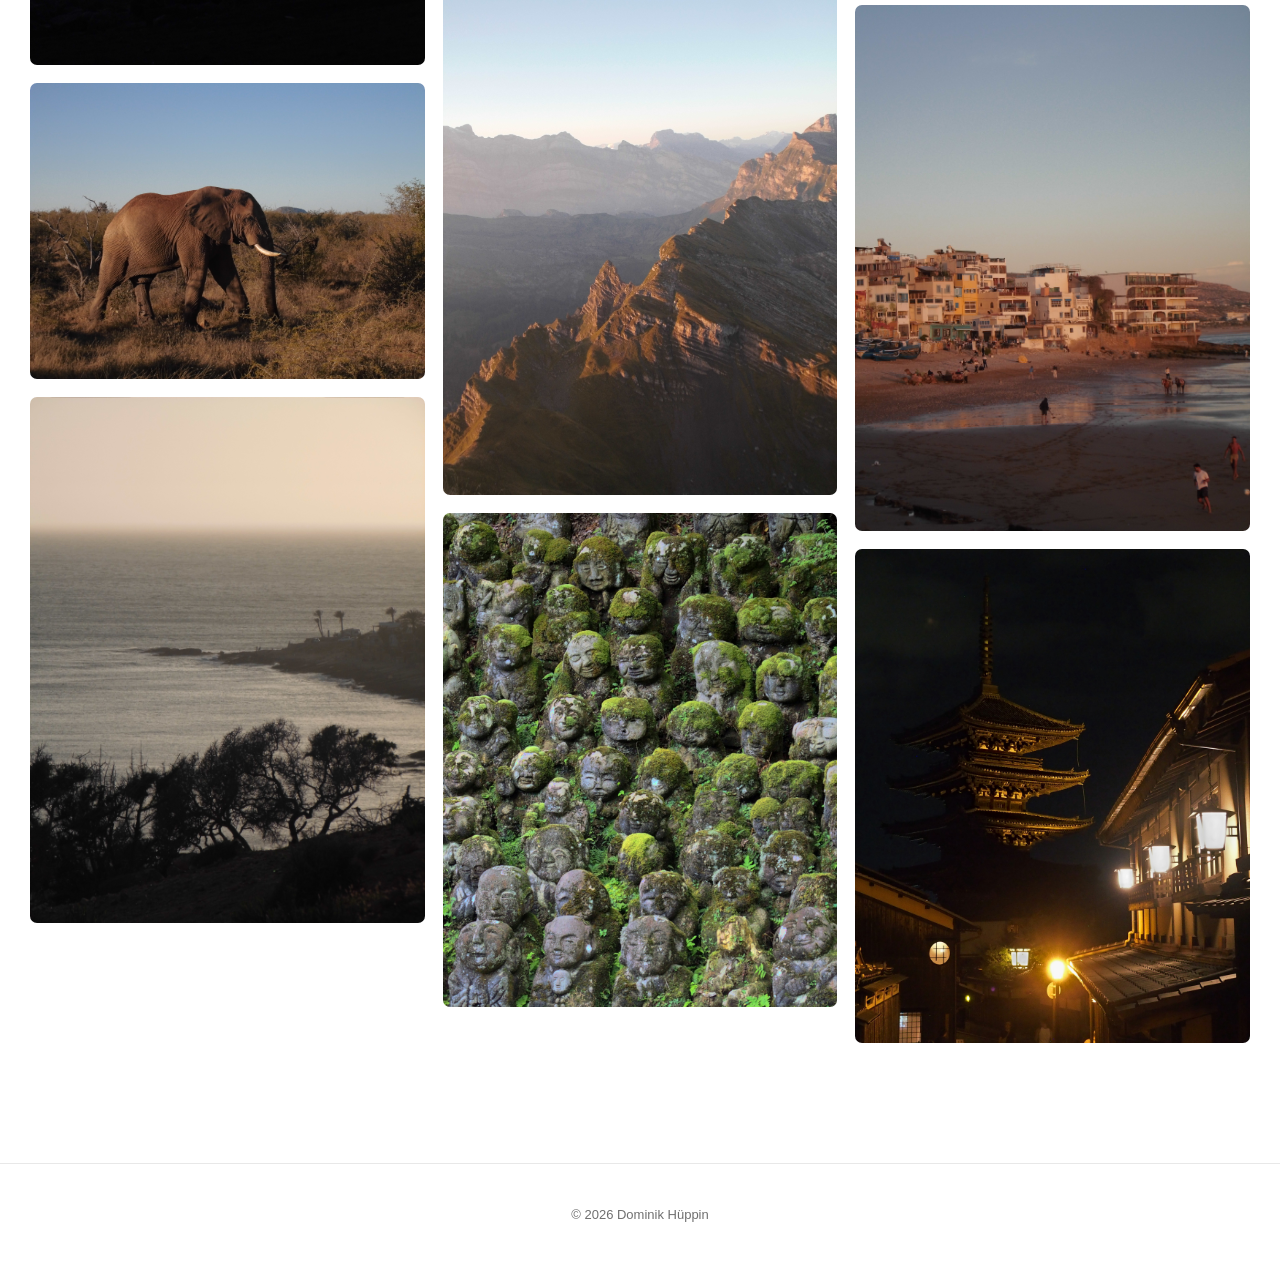
==== commit 22830048: "photography.html updates" ====
--- a/photography.html
+++ b/photography.html
@@ -351,13 +351,6 @@
 
                 <figure class="gallery-item">
                     <img
-                        src="images/photography/Torii in Japan.JPG"
-                        alt="Torii in Japan"
-                        loading="lazy">
-                </figure>
-
-                <figure class="gallery-item">
-                    <img
                         src="images/photography/TurmBearbeitetHochformat.JPG"
                         alt="Tower"
                         loading="lazy">
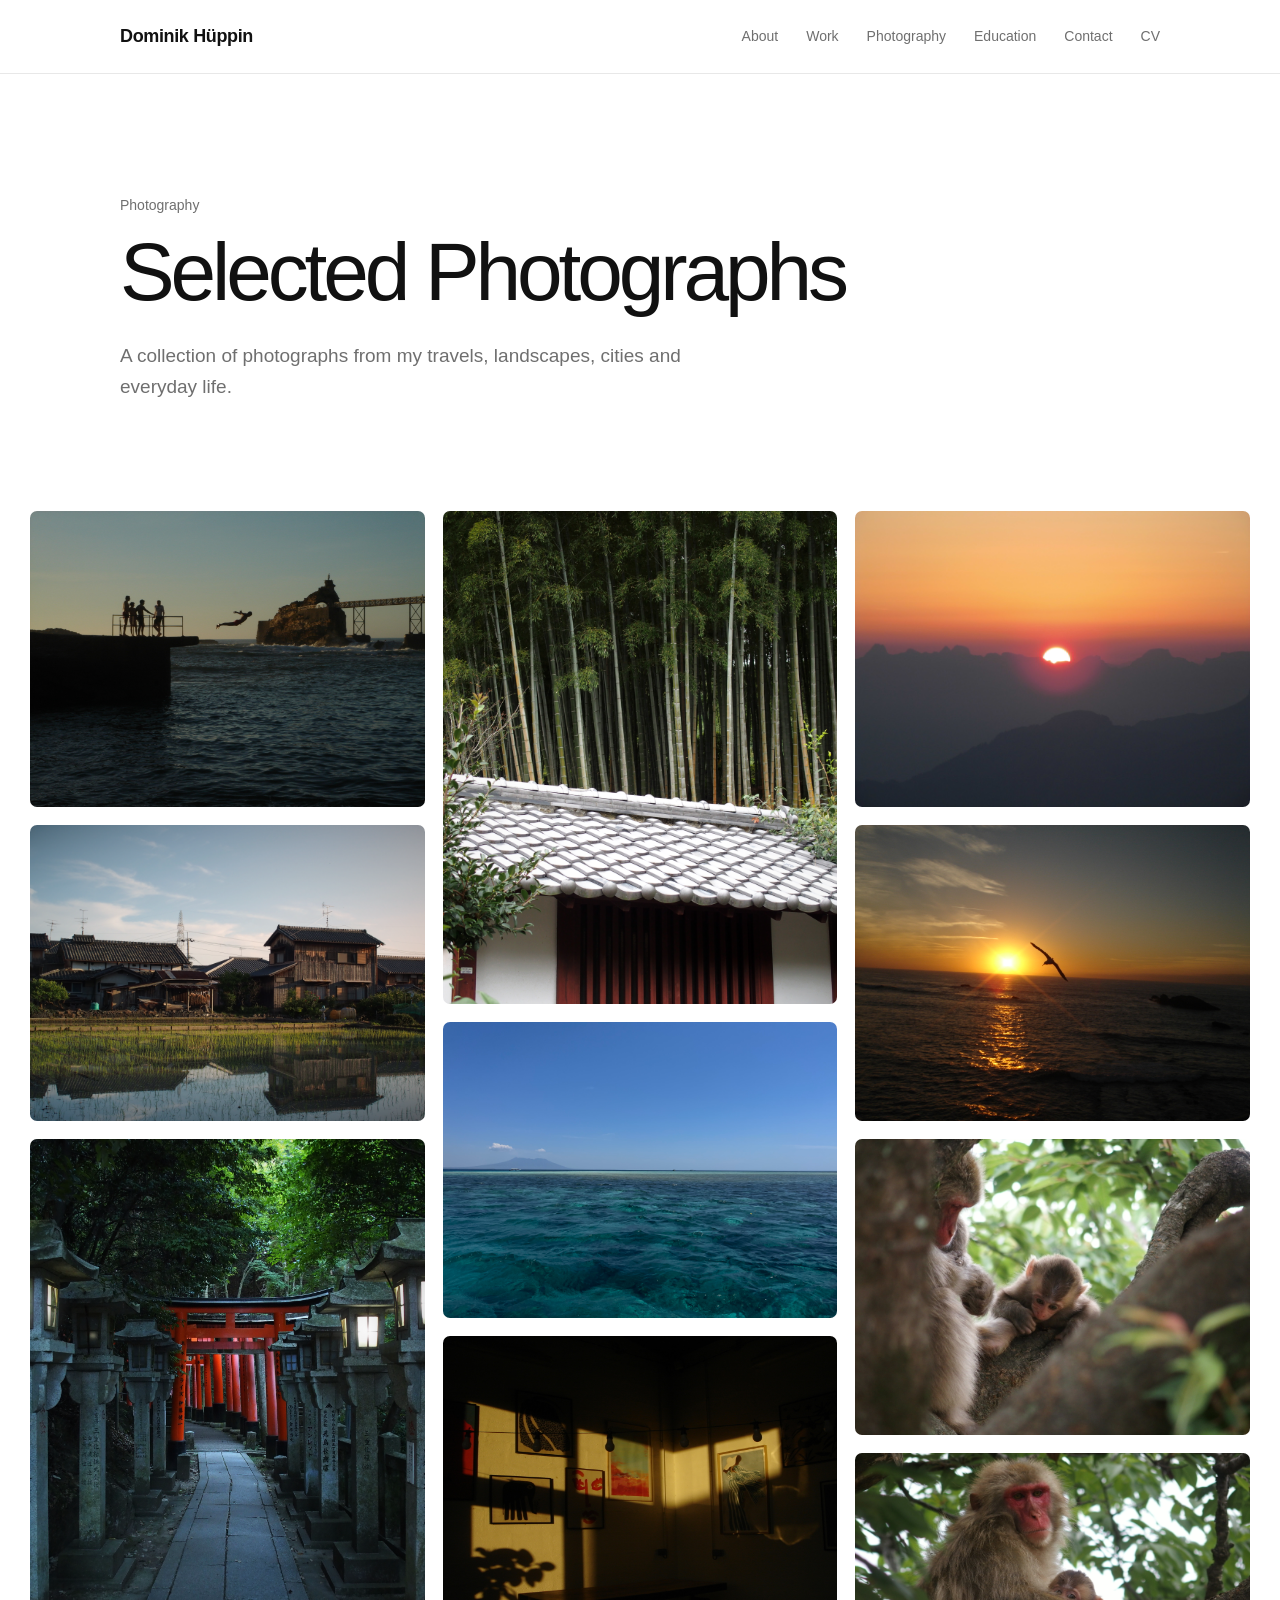
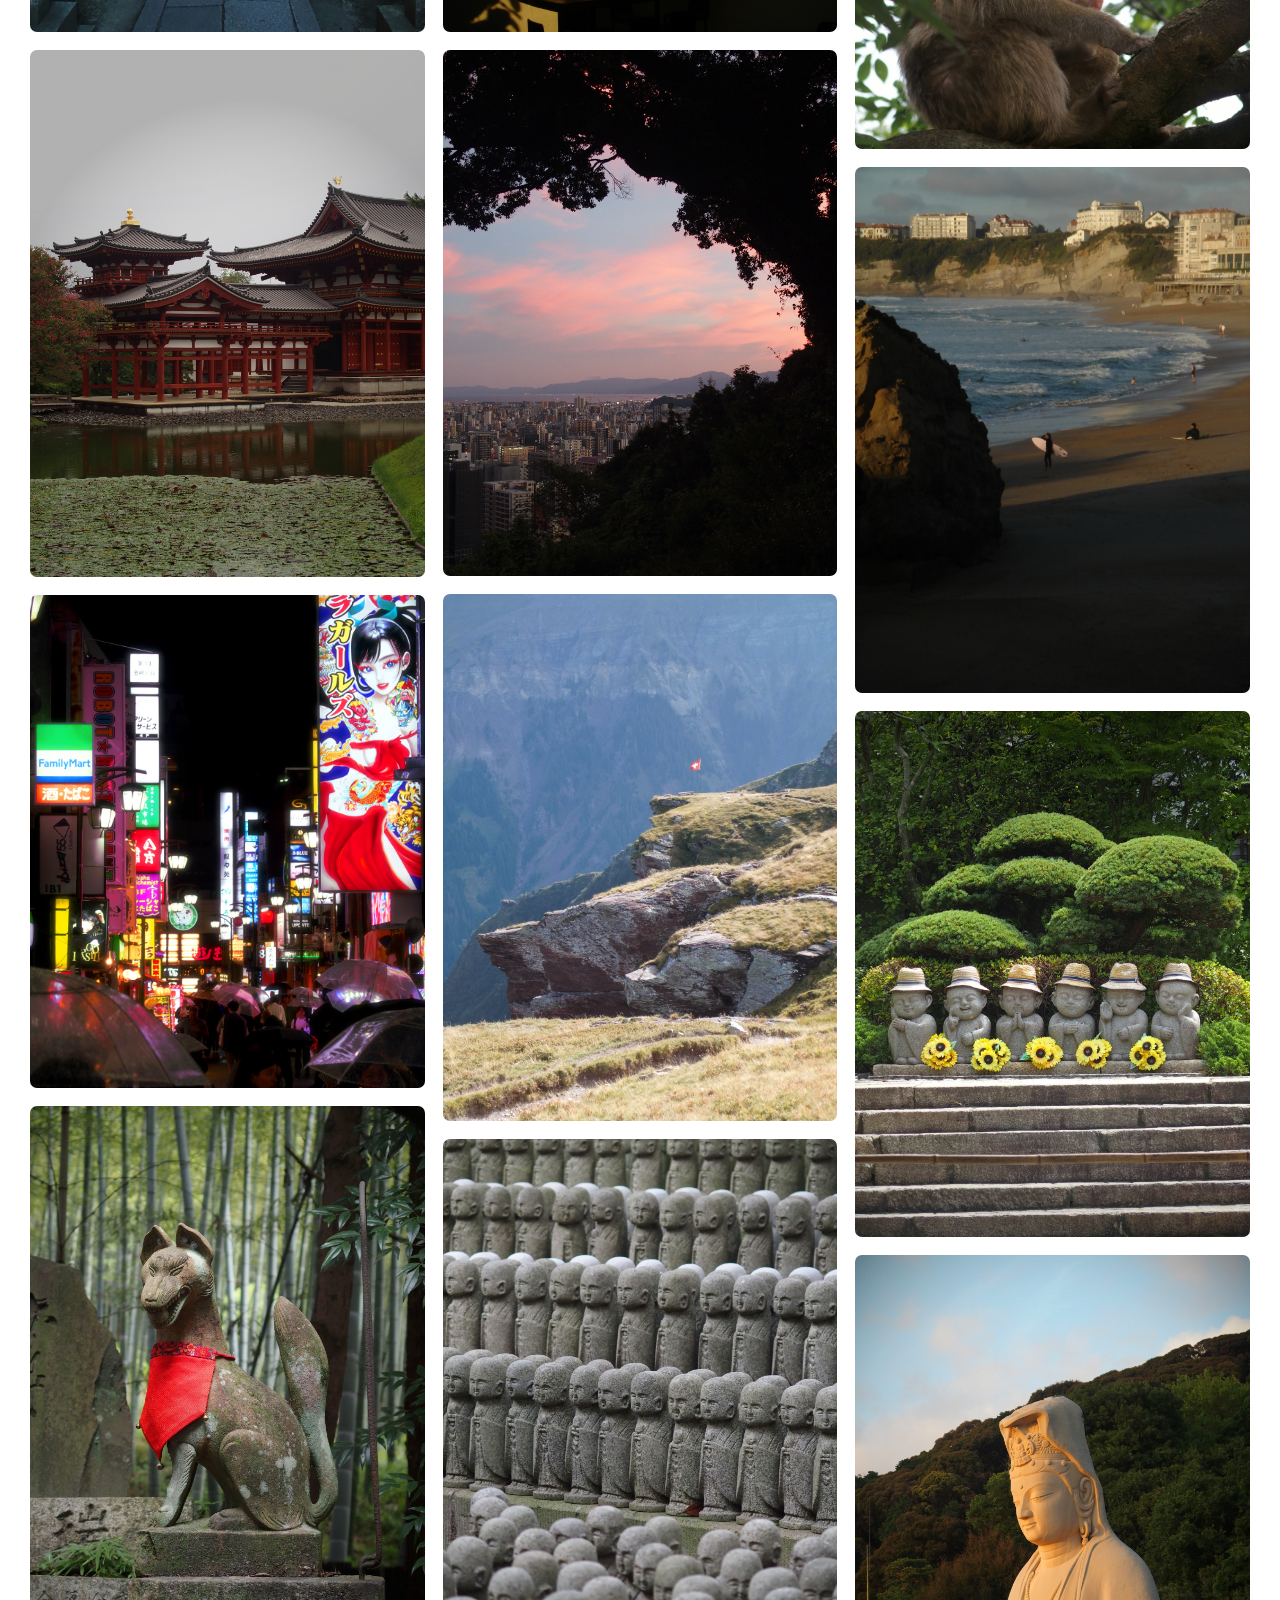
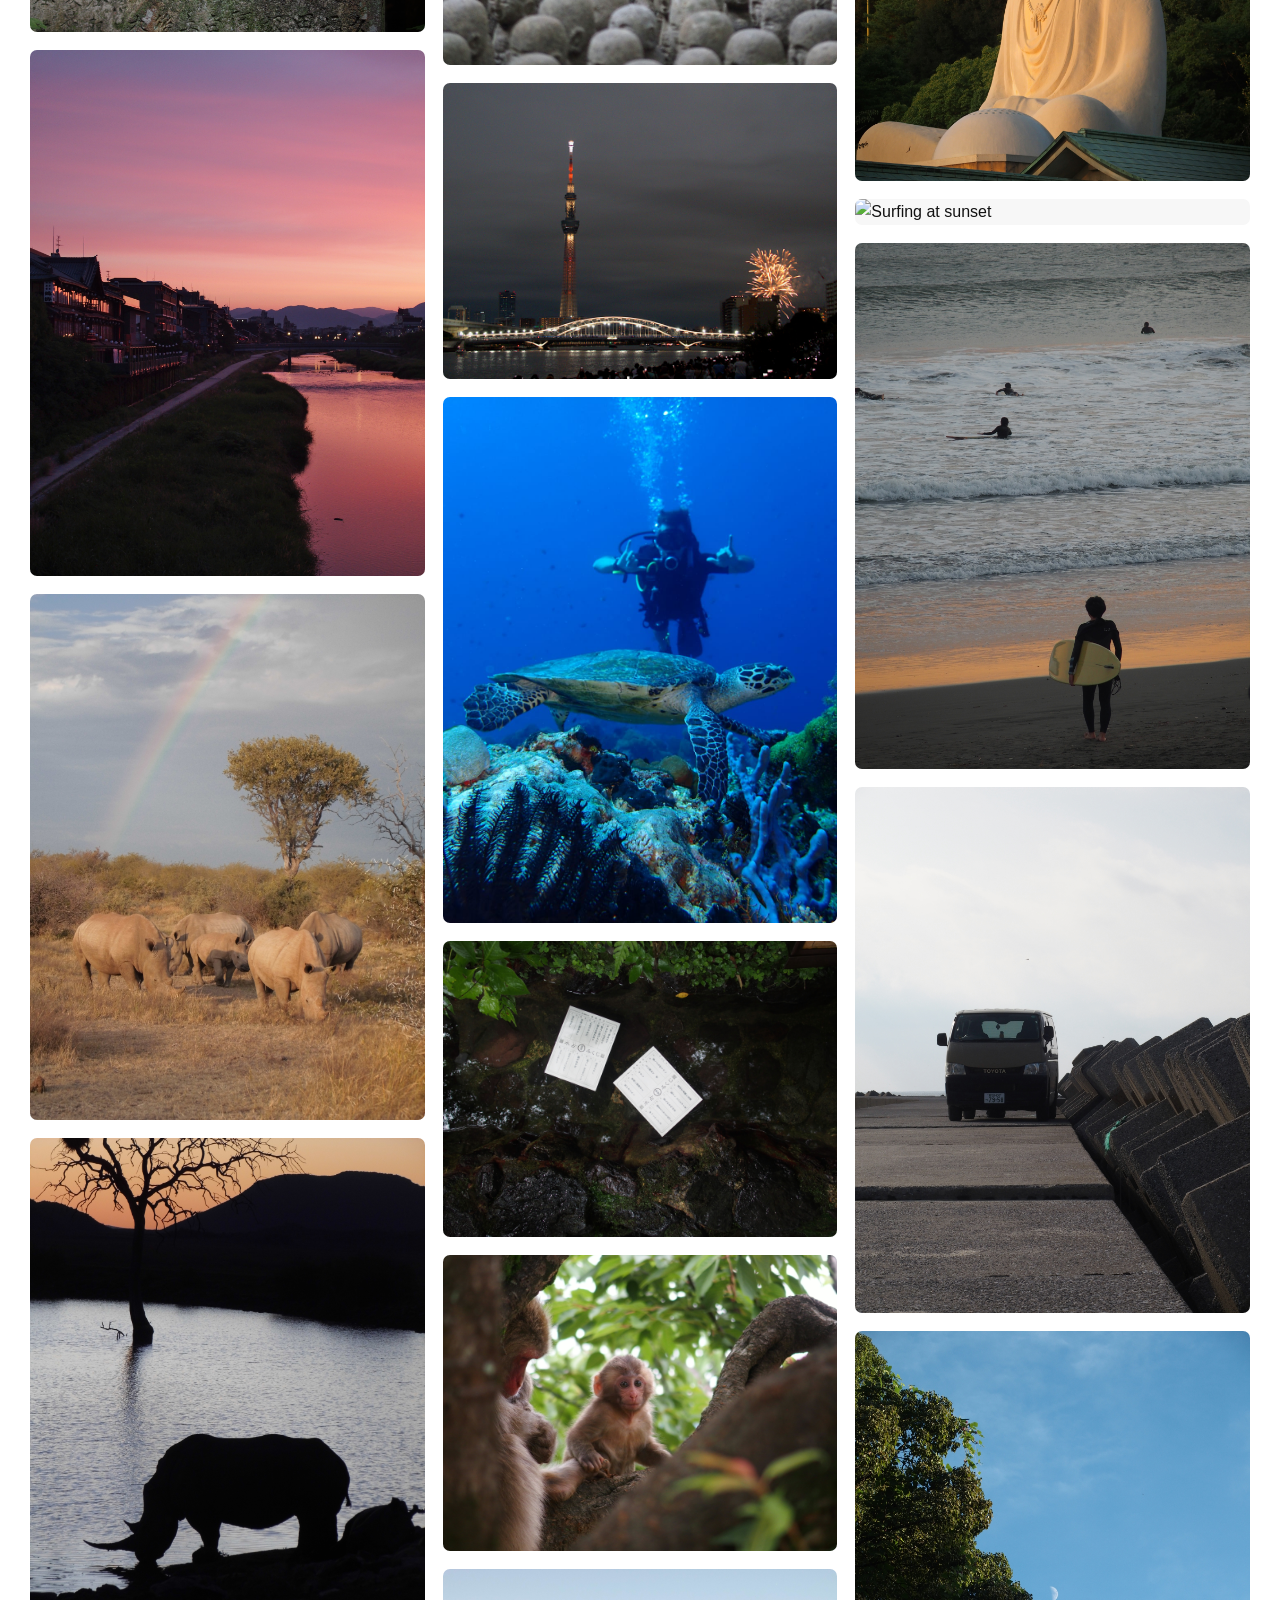
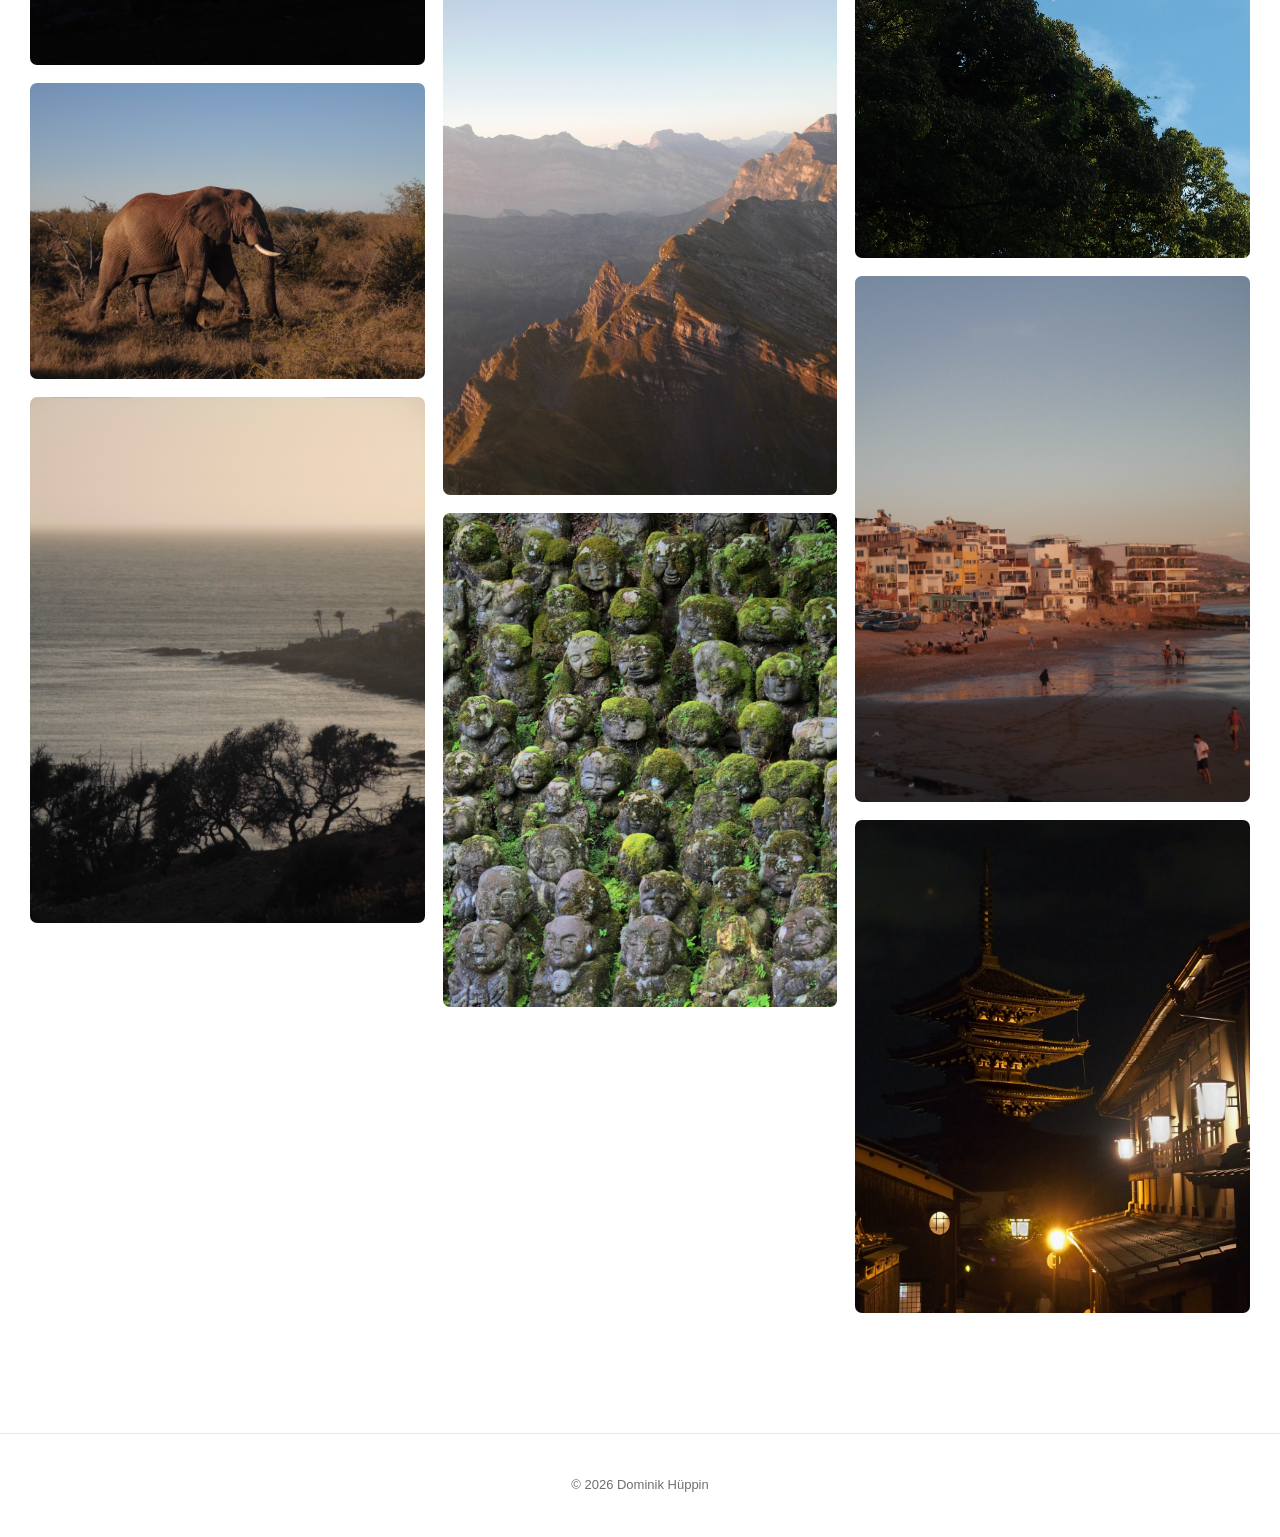
==== commit 62452522: "photographyname fixs" ====
--- a/photography.html
+++ b/photography.html
@@ -288,7 +288,7 @@
 
                 <figure class="gallery-item">
                     <img
-                        src="images/photography/protectingrams.JPG"
+                        src="images/photography/protectingarms.JPG"
                         alt="Rams"
                         loading="lazy">
                 </figure>
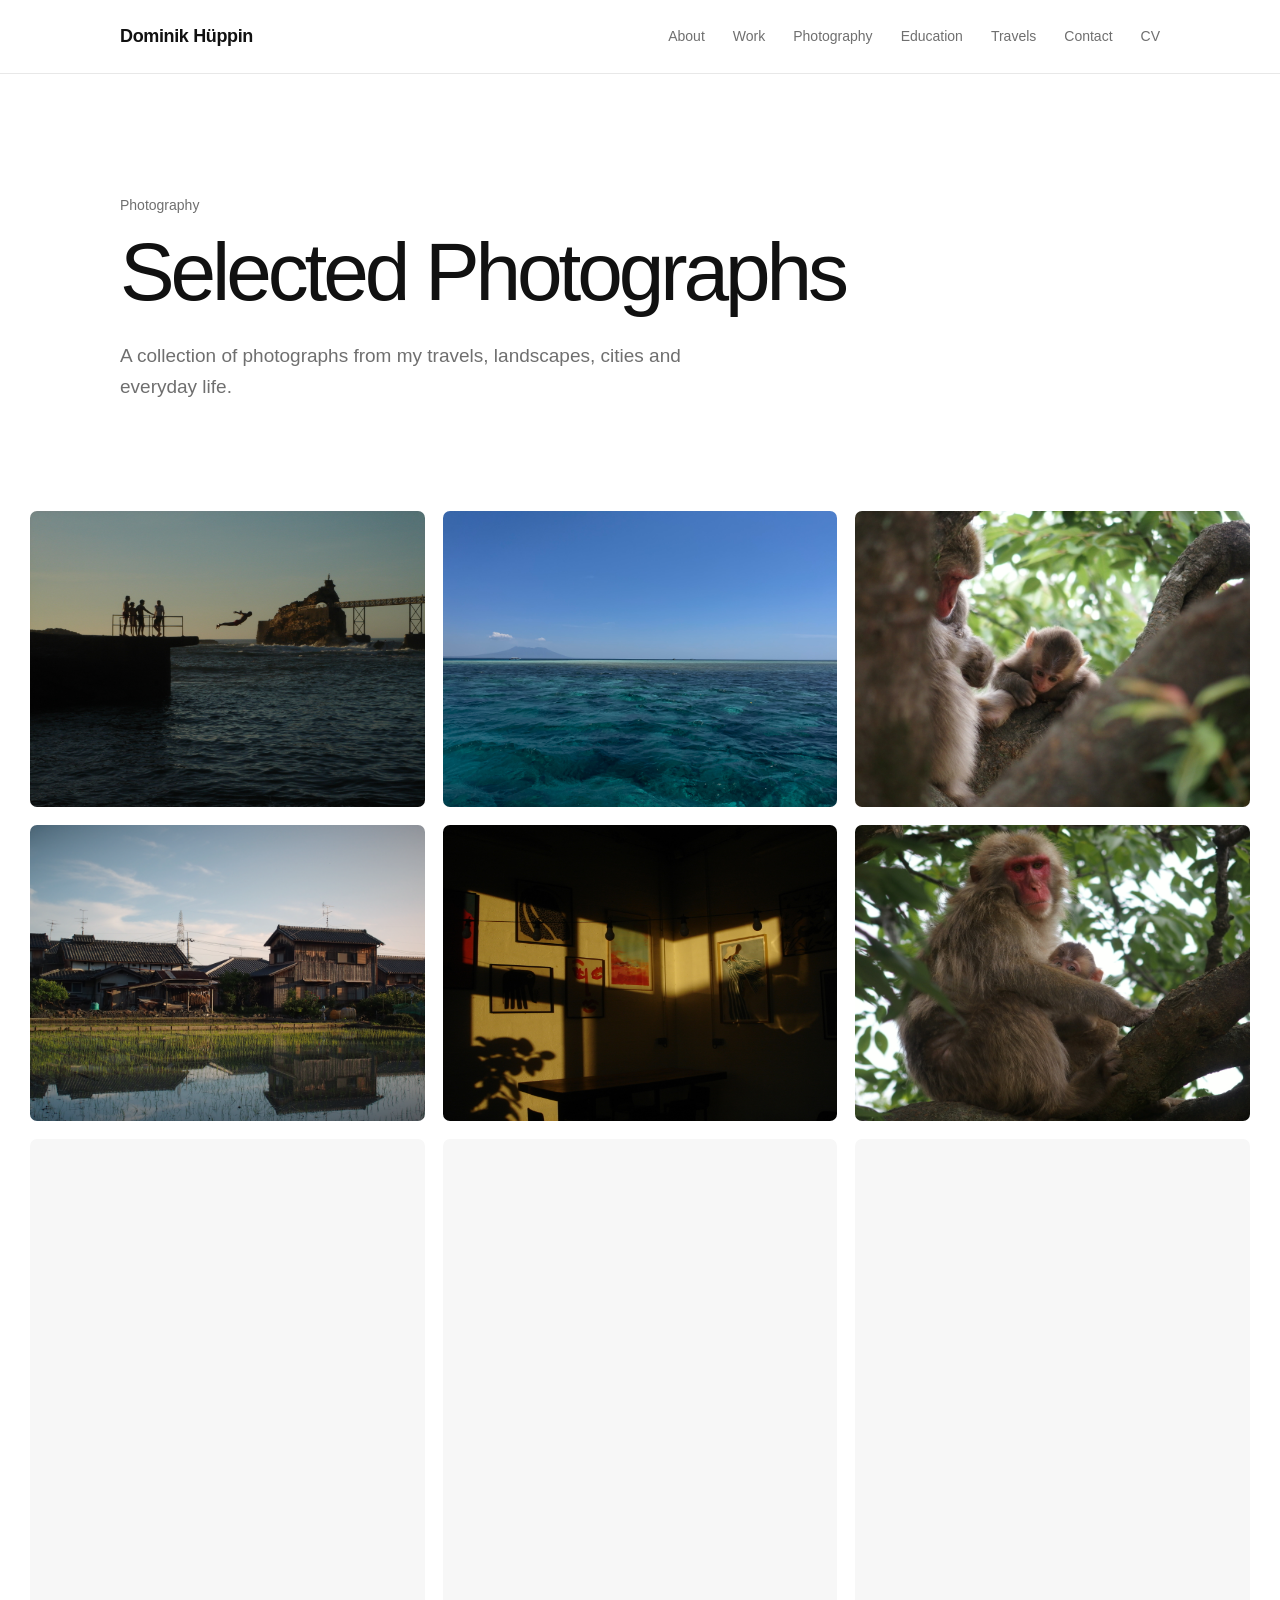
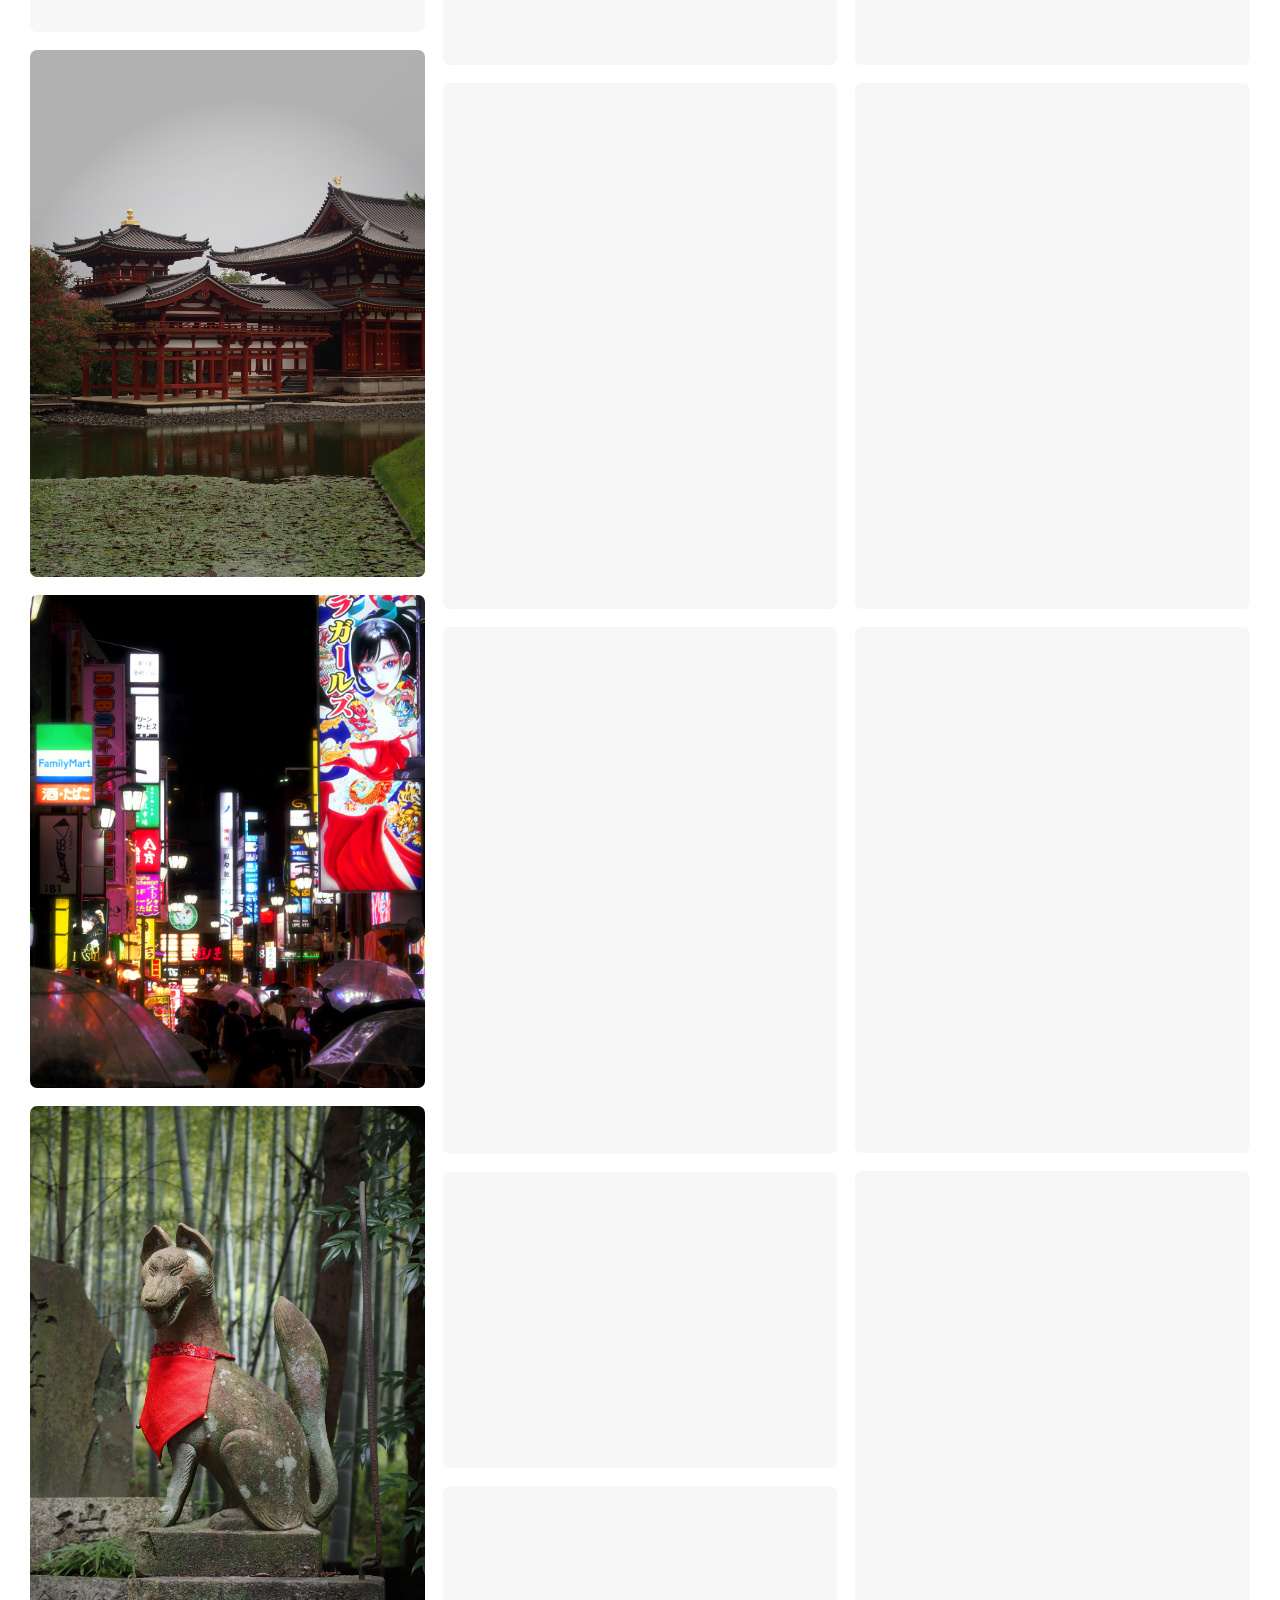
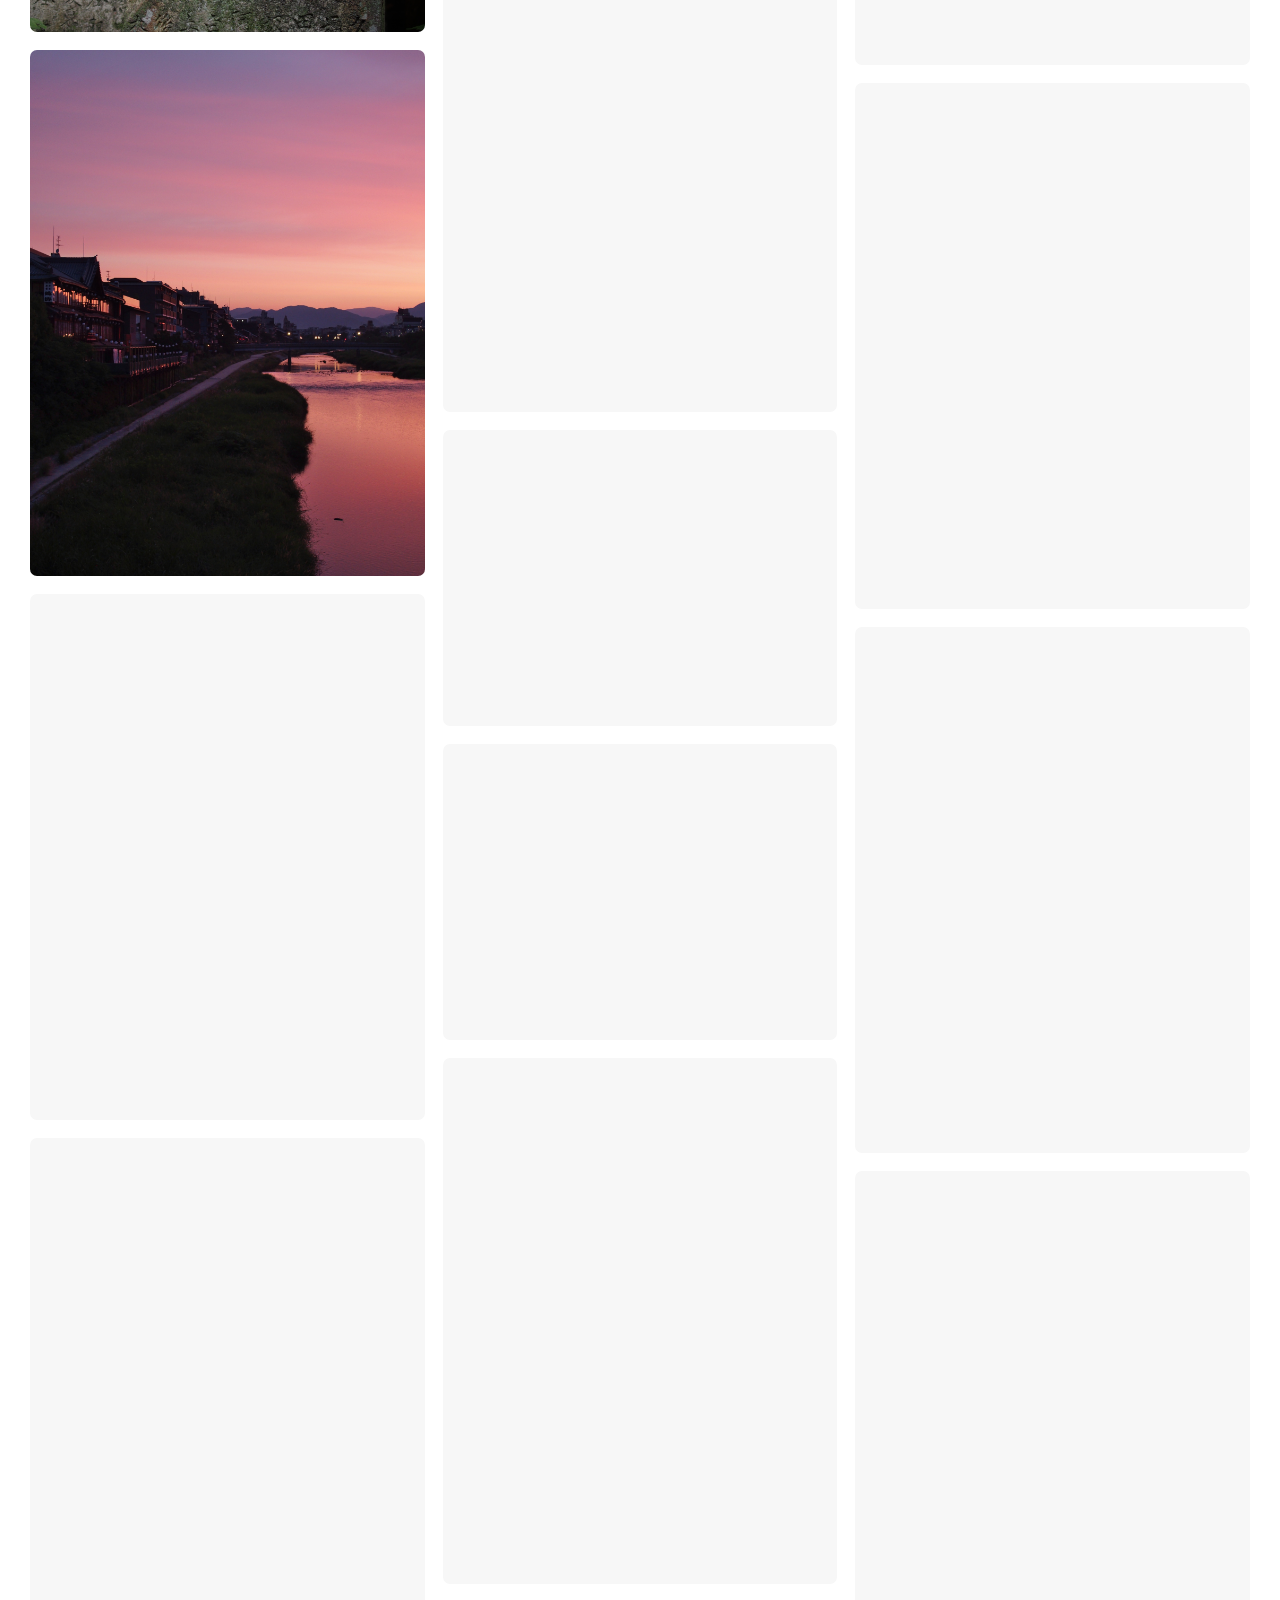
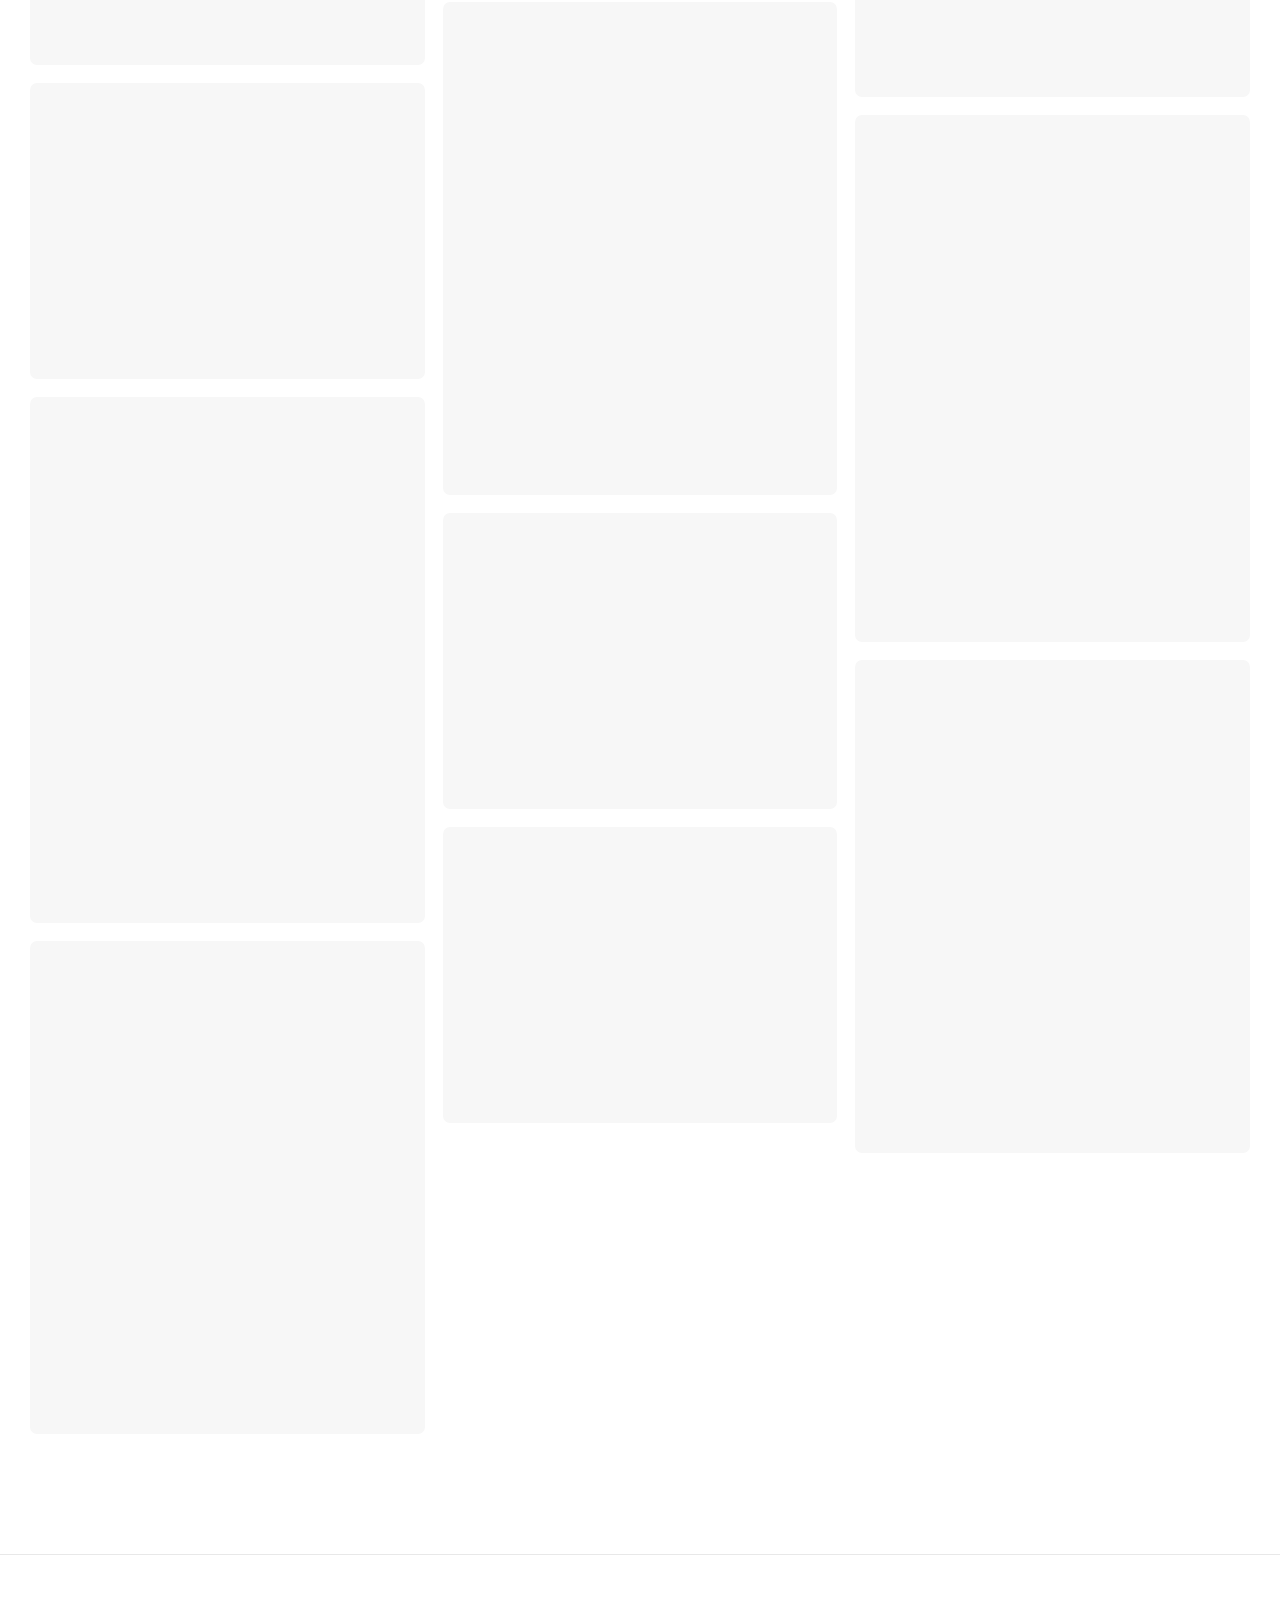
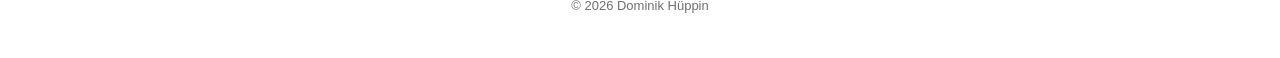
==== commit 650daf93: "Add interactive travel globe and photography browsing Share geotagged photographs across the collage" ====
--- a/photography.html
+++ b/photography.html
@@ -10,6 +10,10 @@
     <!-- Connects this page to your CSS file -->
     <link rel="stylesheet" href="style.css">
     <link rel="icon" type="image/png" href="images/favicon.png">
+    <link rel="stylesheet" href="travels.css">
+    <script src="navigation.js" defer></script>
+    <script src="photo-data.js" defer></script>
+    <script src="photography.js" defer></script>
 </head>
 
 
@@ -44,6 +48,8 @@
                 <a href="index.html#education">
                     Education
                 </a>
+
+                <a href="index.html#travels">Travels</a>
 
                 <a href="index.html#contact">
                     Contact
@@ -91,273 +97,8 @@
 
         <section class="gallery-section">
 
-            <div class="photo-gallery">
-
-
-                <figure class="gallery-item">
-                    <img
-                        src="images/photography/headerjump.JPG"
-                        alt="Photography by Dominik Hüppin"
-                        loading="lazy">
-                </figure>
-
-
-                <figure class="gallery-item">
-                    <img
-                        src="images/photography/Bauernhaus4zu3.png"
-                        alt="Farmhouse"
-                        loading="lazy">
-                </figure>
-
-
-                <figure class="gallery-item">
-                    <img
-                        src="images/photography/Torii in Japan.JPG"
-                        alt="Torii in Japan"
-                        loading="lazy">
-                </figure>
-
-
-                <figure class="gallery-item">
-                    <img
-                        src="images/photography/ByodoInOverLake.png"
-                        alt="Byodo-in"
-                        loading="lazy">
-                </figure>
-
-
-                <figure class="gallery-item">
-                    <img
-                        src="images/photography/LichterDerStadt.JPG"
-                        alt="City lights"
-                        loading="lazy">
-                </figure>
-
-
-                <figure class="gallery-item">
-                    <img
-                        src="images/photography/Foxy.JPG"
-                        alt="Fox"
-                        loading="lazy">
-                </figure>
-
-
-                <figure class="gallery-item">
-                    <img
-                        src="images/photography/SunriseHochkant.png"
-                        alt="Sunrise"
-                        loading="lazy">
-                </figure>
-
-
-                <figure class="gallery-item">
-                    <img
-                        src="images/photography/rainbowrhinos.JPG"
-                        alt="Rhinos with rainbow"
-                        loading="lazy">
-                </figure>
-
-
-                <figure class="gallery-item">
-                    <img
-                        src="images/photography/rhino.JPG"
-                        alt="Rhino"
-                        loading="lazy">
-                </figure>
-
-
-                <figure class="gallery-item">
-                    <img
-                        src="images/photography/elephant.JPG"
-                        alt="Elephant"
-                        loading="lazy">
-                </figure>
-                
-
-                <figure class="gallery-item">
-                    <img
-                        src="images/photography/anchorpoint.JPG"
-                        alt="Anchor point"
-                        loading="lazy">
-                </figure>
-
-                <figure class="gallery-item">
-                    <img
-                        src="images/photography/BambooOverRoof.png"
-                        alt="Bamboo over roof"
-                        loading="lazy">
-                </figure>
-
-                <figure class="gallery-item">
-                    <img
-                        src="images/photography/bluewater.JPG"
-                        alt="Blue water"
-                        loading="lazy">
-                </figure>
-
-                <figure class="gallery-item">
-                    <img
-                        src="images/photography/coffee_biarritz.JPG"
-                        alt="Coffee in Biarritz"
-                        loading="lazy">
-                </figure>
-
-                <figure class="gallery-item">
-                    <img
-                        src="images/photography/cottoncandysky.JPG"
-                        alt="Cotton candy sky"
-                        loading="lazy">
-                </figure>
-
-                <figure class="gallery-item">
-                    <img
-                        src="images/photography/DASbaenkli.JPG"
-                        alt="Bench"
-                        loading="lazy">
-                </figure>
-
-                <figure class="gallery-item">
-                    <img
-                        src="images/photography/faces.JPG"
-                        alt="Faces"
-                        loading="lazy">
-                </figure>
-
-                <figure class="gallery-item">
-                    <img
-                        src="images/photography/Firework.JPG"
-                        alt="Firework"
-                        loading="lazy">
-                </figure>
-
-                <figure class="gallery-item">
-                    <img
-                        src="images/photography/franklin.JPG"
-                        alt="Franklin"
-                        loading="lazy">
-                </figure>
-
-                <figure class="gallery-item">
-                    <img
-                        src="images/photography/GlückImWasser.JPG"
-                        alt="In the water"
-                        loading="lazy">
-                </figure>
-
-                <figure class="gallery-item">
-                    <img
-                        src="images/photography/innocence.JPG"
-                        alt="Innocence"
-                        loading="lazy">
-                </figure>
-
-                <figure class="gallery-item">
-                    <img
-                        src="images/photography/massiv.JPG"
-                        alt="Mountain massif"
-                        loading="lazy">
-                </figure>
-
-                <figure class="gallery-item">
-                    <img
-                        src="images/photography/MossyHead.JPG"
-                        alt="Mossy head"
-                        loading="lazy">
-                </figure>
-
-                <figure class="gallery-item">
-                    <img
-                        src="images/photography/mountsunrise.JPG"
-                        alt="Mountain sunrise"
-                        loading="lazy">
-                </figure>
-
-                <figure class="gallery-item">
-                    <img
-                        src="images/photography/paidactorseagull.JPG"
-                        alt="Seagull"
-                        loading="lazy">
-                </figure>
-
-                <figure class="gallery-item">
-                    <img
-                        src="images/photography/pensador.JPG"
-                        alt="Pensador"
-                        loading="lazy">
-                </figure>
-
-                <figure class="gallery-item">
-                    <img
-                        src="images/photography/protectingarms.JPG"
-                        alt="Rams"
-                        loading="lazy">
-                </figure>
-
-                <figure class="gallery-item">
-                    <img
-                        src="images/photography/solosurfer.JPG"
-                        alt="Solo surfer"
-                        loading="lazy">
-                </figure>
-
-                <figure class="gallery-item">
-                    <img
-                        src="images/photography/SunnebluemeFigure.JPG"
-                        alt="Sunflower"
-                        loading="lazy">
-                </figure>
-
-                <figure class="gallery-item">
-                    <img
-                        src="images/photography/SunsetBuddha.JPG"
-                        alt="Buddha at sunset"
-                        loading="lazy">
-                </figure>
-
-                <figure class="gallery-item">
-                    <img
-                        src="images/photography/SunsetSurf.JPG"
-                        alt="Surfing at sunset"
-                        loading="lazy">
-                </figure>
-
-                <figure class="gallery-item">
-                    <img
-                        src="images/photography/surfpending.JPG"
-                        alt="Surfing"
-                        loading="lazy">
-                </figure>
-
-                <figure class="gallery-item">
-                    <img
-                        src="images/photography/surfvehicle.JPG"
-                        alt="Surf vehicle"
-                        loading="lazy">
-                </figure>
-
-                <figure class="gallery-item">
-                    <img
-                        src="images/photography/tanegashimatreetop.JPG"
-                        alt="Tanegashima treetop"
-                        loading="lazy">
-                </figure>
-
-                <figure class="gallery-item">
-                    <img
-                        src="images/photography/thagazout.JPG"
-                        alt="Taghazout"
-                        loading="lazy">
-                </figure>
-
-                <figure class="gallery-item">
-                    <img
-                        src="images/photography/TurmBearbeitetHochformat.JPG"
-                        alt="Tower"
-                        loading="lazy">
-                </figure>
-
-
-            </div>
+            <div class="photo-gallery" aria-label="Photography collection"></div>
+            <noscript><p>Please enable JavaScript to explore the photography collection.</p></noscript>
 
         </section>
 
@@ -379,4 +120,4 @@
 
 </body>
 
-</html>+</html>
--- a/style.css
+++ b/style.css
@@ -59,6 +59,13 @@
 
     backdrop-filter: blur(12px);
     -webkit-backdrop-filter: blur(12px);
+
+    transition: transform 0.28s cubic-bezier(0.22, 1, 0.36, 1);
+}
+
+header.is-nav-hidden {
+    transform: translateY(calc(-100% - 2px));
+    pointer-events: none;
 }
 
 .navbar {
@@ -737,4 +744,58 @@
 
         gap: 14px;
     }
-}+}
+/* Selected photos expand above the collage without changing its layout. */
+.photo-gallery {
+    position: relative;
+    isolation: isolate;
+}
+
+.gallery-item {
+    position: relative;
+    transform-origin: center;
+    transition: transform 0.5s cubic-bezier(0.22, 1, 0.36, 1),
+                box-shadow 0.5s ease;
+}
+
+.gallery-item.is-selected,
+.gallery-item.is-returning {
+    z-index: 2;
+}
+
+.gallery-item.is-selected {
+    box-shadow: 0 18px 60px rgba(0, 0, 0, 0.28);
+}
+
+.photo-select {
+    display: block;
+    width: 100%;
+    padding: 0;
+    border: 0;
+    background: transparent;
+    cursor: zoom-in;
+}
+
+.photo-select:focus-visible {
+    outline: 3px solid var(--text);
+    outline-offset: -5px;
+}
+
+.gallery-item.is-selected .photo-select,
+.gallery-item.is-selected img {
+    cursor: zoom-out;
+}
+
+.gallery-item.is-selected img,
+.gallery-item:has(.photo-select:focus-visible) img {
+    transform: none;
+    opacity: 1;
+}
+
+@media (prefers-reduced-motion: reduce) {
+    header,
+    .gallery-item,
+    .gallery-item img {
+        transition: none;
+    }
+}
--- a/travels.css
+++ b/travels.css
@@ -0,0 +1,235 @@
+/* The travel atlas is self-contained so the rest of the portfolio stays light. */
+:root { --header-height: 74px; }
+html { scroll-padding-top: var(--header-height); }
+
+/* Small, separated hexagons join into a continuous navy surface at the bottom. */
+.travel-transition {
+    position: relative;
+    height: clamp(220px, 25vw, 380px);
+    margin-top: -60px;
+    overflow: hidden;
+    pointer-events: none;
+    background: linear-gradient(var(--travel-transition-direction, 180deg),
+        #ffffff 0%, #ffffff 20%, #f3f6f8 40%, #bcced5 58%,
+        #315164 76%, #0a1c2a 90%, #040e18 100%);
+}
+
+.travel-transition-hexagons {
+    position: absolute;
+    inset: 0;
+    width: 100%;
+    height: 100%;
+    display: block;
+}
+
+/* Reverse the same dissolve in a shorter band on the way into Contact. */
+.travel-transition.travel-transition--out {
+    --travel-transition-direction: 0deg;
+    height: clamp(130px, 13vw, 190px);
+    margin-top: 0;
+}
+
+.travel-transition--out .travel-transition-hexagons {
+    transform: rotate(180deg);
+}
+
+.travels {
+    --atlas-cyan: #6eeaff;
+    --atlas-gold: #f4c783;
+    --atlas-muted: #92adb9;
+    position: relative;
+    isolation: isolate;
+    min-height: calc(100svh - var(--header-height));
+    padding: clamp(28px, 5vh, 60px) clamp(20px, 5vw, 80px) 24px;
+    overflow: hidden;
+    color: #e4f5fb;
+    background: #040e18;
+    background-image: radial-gradient(ellipse at 35% 50%, #0c2837 0%, transparent 65%),
+        linear-gradient(rgba(84, 173, 194, .025) 1px, transparent 1px),
+        linear-gradient(90deg, rgba(84, 173, 194, .025) 1px, transparent 1px);
+    background-size: auto, 64px 64px, 64px 64px;
+}
+
+.travels::before {
+    content: '';
+    position: absolute;
+    inset: 0;
+    pointer-events: none;
+    z-index: -1;
+    background: linear-gradient(180deg, #040e18, transparent 25%, transparent 80%, #040e18);
+}
+
+.travels-heading, .travels-footer {
+    max-width: 1400px;
+    margin: 0 auto;
+    display: flex;
+    justify-content: space-between;
+    align-items: center;
+    gap: 20px;
+}
+
+.atlas-eyebrow, .atlas-counter, .atlas-caption, .travel-number,
+.globe-readout, .travel-coordinates, .travels-footer {
+    font-family: 'Courier New', monospace;
+    font-size: 11px;
+    font-weight: 400;
+    letter-spacing: .12em;
+    text-transform: uppercase;
+}
+
+.atlas-eyebrow { margin: 0 0 12px; color: var(--atlas-cyan); }
+.atlas-eyebrow::before {
+    content: '';
+    display: inline-block;
+    width: 6px;
+    height: 6px;
+    margin-right: 12px;
+    border-radius: 50%;
+    background: var(--atlas-cyan);
+    box-shadow: 0 0 12px #6eeaffb3;
+}
+.travels h2 { margin: 0; font-size: clamp(38px, 4.5vw, 64px); line-height: 1.05; font-weight: 400; letter-spacing: -.05em; }
+.travels-intro { margin: 14px 0 0; color: var(--atlas-muted); font-size: 15px; }
+.atlas-counter { align-self: flex-start; margin-top: 6px; color: var(--atlas-muted); text-align: right; line-height: 2; }
+.atlas-counter span { color: var(--atlas-cyan); }
+
+.travel-explorer {
+    max-width: 1400px;
+    margin: 10px auto 24px;
+    display: grid;
+    grid-template-columns: minmax(0, 1.7fr) minmax(280px, 1fr);
+    align-items: center;
+    gap: clamp(16px, 4vw, 70px);
+    min-height: 440px;
+}
+
+.globe-stage { position: relative; min-width: 0; height: clamp(410px, 60svh, 760px); }
+.globe-canvas { width: 100%; height: 100%; display: block; cursor: grab; touch-action: pan-y; border-radius: 12px; }
+.globe-canvas.is-dragging { cursor: grabbing; }
+.globe-canvas:focus-visible { outline: 1px solid var(--atlas-cyan); outline-offset: -3px; }
+.globe-readout { position: absolute; left: 0; top: 16px; color: #7295a4; pointer-events: none; }
+.globe-readout span { display: block; margin-top: 7px; font-size: 9px; opacity: .65; }
+.globe-readout #globe-view-label { margin-top: 0; font-size: inherit; opacity: 1; }
+.globe-pins { position: absolute; inset: 0; pointer-events: none; }
+.globe-pin {
+    position: absolute;
+    display: flex;
+    align-items: center;
+    gap: 9px;
+    min-height: 44px;
+    padding: 8px 10px;
+    border: 0;
+    background: transparent;
+    color: var(--atlas-gold);
+    font: 11px 'Courier New', monospace;
+    white-space: nowrap;
+    cursor: pointer;
+    pointer-events: auto;
+    transform: translate(-14px, -50%);
+    animation: globe-pin-reveal .3s ease both;
+}
+.globe-pin[hidden] { display: none; }
+.globe-pin.is-left { flex-direction: row-reverse; transform: translate(calc(-100% + 14px), -50%); }
+.globe-pin-dot { position: relative; flex: 0 0 8px; height: 8px; border-radius: 50%; background: #ffe0a8; box-shadow: 0 0 15px #ffc57a; }
+.globe-pin-dot::after { content: ''; position: absolute; inset: -6px; border: 1px solid #f4c78385; border-radius: 50%; animation: atlas-pulse 2.8s ease-out infinite; }
+.globe-pin-label { padding: 4px 7px; background: #04121de6; border: 1px solid #f4c78340; border-radius: 2px; }
+.globe-pin:hover .globe-pin-label, .globe-pin[aria-pressed='true'] .globe-pin-label { border-color: var(--atlas-gold); }
+.globe-pin:focus-visible { outline: 1px solid var(--atlas-gold); outline-offset: 1px; border-radius: 3px; }
+
+.globe-toolbar { position: absolute; bottom: 0; left: 50%; transform: translateX(-50%); display: flex; gap: 4px; padding: 5px; border: 1px solid #6eeaff26; border-radius: 6px; background: #06131edb; }
+.globe-toolbar button { border: 0; color: #a9c8d4; background: transparent; min-height: 36px; min-width: 36px; padding: 5px 10px; font: 12px 'Courier New', monospace; cursor: pointer; border-radius: 3px; white-space: nowrap; }
+.globe-toolbar button:hover { background: #6eeaff12; color: var(--atlas-cyan); }
+.globe-toolbar button:focus-visible, .travel-location:focus-visible, .travel-photo-open:focus-visible, .travel-gallery-link:focus-visible { outline: 2px solid var(--atlas-cyan); outline-offset: 4px; }
+.globe-toolbar button:disabled { opacity: .3; cursor: default; }
+.globe-toolbar .globe-rotation { min-width: 96px; border-right: 1px solid #6eeaff26; border-radius: 0; }
+
+.travel-sidebar { padding: 18px 0; min-width: 0; }
+.travel-breadcrumb { display: flex; flex-wrap: wrap; align-items: center; gap: 14px; margin-bottom: 20px; color: var(--atlas-muted); font: 11px 'Courier New', monospace; }
+.travel-breadcrumb[hidden] { display: none; }
+.travel-breadcrumb button { padding: 7px 10px; background: #6eeaff09; border: 1px solid #6eeaff33; border-radius: 3px; color: var(--atlas-cyan); font: inherit; cursor: pointer; }
+.travel-breadcrumb button:hover { background: #6eeaff18; }
+.travel-breadcrumb button:focus-visible { outline: 2px solid var(--atlas-cyan); outline-offset: 3px; }
+.atlas-caption { color: var(--atlas-muted); margin: 0 0 18px; }
+.travel-destinations { display: grid; gap: 1px; margin-bottom: 28px; max-height: 210px; overflow-y: auto; overscroll-behavior: contain; scrollbar-width: thin; scrollbar-color: #285367 #06131e; padding-right: 8px; }
+.travel-location { display: flex; align-items: center; gap: 15px; width: 100%; padding: 13px 0; border: 0; border-bottom: 1px solid #6eeaff1f; color: #c3d6dd; background: transparent; font: inherit; font-size: 14px; text-align: left; cursor: pointer; }
+.travel-number { color: #648796; font-size: 10px; }
+.travel-location-name { flex: 1; }
+.travel-location-count { color: #7898a5; font-size: 11px; }
+.travel-location:hover, .travel-location[aria-pressed='true'] { color: var(--atlas-gold); }
+.travel-location[aria-pressed='true'] .travel-number { color: var(--atlas-gold); }
+.travel-empty { padding: 18px 0 28px; }
+.travel-empty-mark { display: inline-flex; align-items: center; justify-content: center; width: 42px; height: 42px; border: 1px solid #6eeaff33; border-radius: 50%; color: var(--atlas-cyan); font-size: 23px; font-weight: 400; }
+.travel-empty h3 { margin: 18px 0 10px; font-size: clamp(22px, 2.2vw, 30px); font-weight: 400; line-height: 1.25; letter-spacing: -.035em; }
+.travel-empty p { max-width: 290px; color: var(--atlas-muted); font-size: 14px; }
+.travel-selection[hidden], .travel-empty[hidden] { display: none; }
+.travel-selection { animation: atlas-reveal .45s ease both; }
+.travel-selection h3 { margin: 0 0 5px; font-size: 28px; line-height: 1.2; font-weight: 400; letter-spacing: -.035em; }
+.travel-coordinates { color: #7898a5; font-size: 9px; letter-spacing: .08em; margin: 0 0 20px; }
+.travel-photo-open { position: relative; display: block; width: 100%; padding: 0; background: #0b202d; border: 1px solid #6eeaff33; border-radius: 3px; overflow: hidden; cursor: zoom-in; }
+.travel-photo-open img { width: 100%; aspect-ratio: 3 / 2; object-fit: cover; transition: transform .5s ease; }
+.travel-photo-open:hover img { transform: scale(1.035); }
+.travel-photo-expand { position: absolute; bottom: 10px; right: 10px; padding: 4px 8px; background: #04121dcf; color: #e4f5fb; font: 10px 'Courier New', monospace; border: 1px solid #ffffff40; }
+.travel-photo-caption { display: flex; justify-content: space-between; align-items: center; gap: 10px; margin: 10px 0; font-size: 12px; color: #9bb5c0; }
+.travel-photo-navigation { display: flex; align-items: center; gap: 10px; white-space: nowrap; }
+.travel-photo-navigation button { background: transparent; color: var(--atlas-cyan); border: 1px solid #6eeaff33; width: 28px; height: 28px; cursor: pointer; }
+.travel-photo-navigation button:focus-visible { outline: 2px solid var(--atlas-cyan); }
+.travel-photo-navigation button:disabled { opacity: .3; cursor: default; }
+.travel-gallery-link { display: inline-block; margin-top: 8px; color: var(--atlas-cyan); font-size: 12px; text-decoration: underline; text-underline-offset: 5px; }
+.travel-back-globe { display: none; }
+.travels-footer { padding-top: 18px; border-top: 1px solid #6eeaff26; color: #7898a5; font-size: 9px; letter-spacing: .08em; }
+.travels-footer p { margin: 0; }
+.atlas-status { color: var(--atlas-cyan); }
+#travel-announcement { position: absolute; width: 1px; height: 1px; overflow: hidden; clip-path: inset(50%); white-space: nowrap; }
+
+.travel-lightbox { width: min(1100px, 94vw); max-height: 92svh; padding: 50px 20px 20px; color: #e4f5fb; background: #06131e; border: 1px solid #6eeaff40; border-radius: 7px; }
+.travel-lightbox::backdrop { background: #020b13e8; backdrop-filter: blur(8px); }
+.travel-lightbox img { margin: auto; max-height: 72svh; width: 100%; object-fit: contain; }
+.travel-lightbox p { margin: 15px 0 0; color: #9bb5c0; font-size: 13px; text-align: center; }
+.travel-lightbox-close { position: absolute; top: 9px; right: 12px; padding: 6px 12px; color: #e4f5fb; background: transparent; border: 1px solid #6eeaff40; cursor: pointer; border-radius: 3px; }
+.travel-lightbox-close:focus-visible { outline: 2px solid #6eeaff; }
+.gallery-item.is-linked { outline: 3px solid #3698af; outline-offset: 4px; }
+.gallery-location { display: none; position: absolute; left: 10px; bottom: 10px; padding: 4px 8px; border-radius: 3px; background: #04121de6; color: #d4f8ff; font-size: 10px; }
+.gallery-item.is-selected .gallery-location { display: block; }
+
+@keyframes atlas-pulse { 0% { transform: scale(.7); opacity: 1; } 100% { transform: scale(1.9); opacity: 0; } }
+@keyframes globe-pin-reveal { from { opacity: 0; } to { opacity: 1; } }
+@keyframes atlas-reveal { from { opacity: 0; transform: translateY(9px); } to { opacity: 1; transform: translateY(0); } }
+
+@media (max-width: 900px) {
+    .travel-explorer { grid-template-columns: minmax(0, 1.3fr) minmax(240px, 1fr); gap: 20px; }
+    .globe-stage { height: 440px; }
+    .globe-pin-label { font-size: 9px; }
+}
+@media (max-width: 650px) {
+    .travel-transition { height: 220px; margin-top: -30px; }
+    .travel-transition.travel-transition--out { height: 130px; }
+    .travels { padding-top: 32px; }
+    .atlas-counter { font-size: 9px; }
+    .atlas-eyebrow { font-size: 9px; letter-spacing: .09em; }
+    .travels-intro { font-size: 13px; max-width: 220px; }
+    .travel-explorer { grid-template-columns: minmax(0, 1fr); gap: 12px; margin-top: 0; }
+    .globe-stage { height: clamp(310px, 46svh, 440px); }
+    .globe-readout { top: 12px; font-size: 9px; }
+    .globe-readout span { display: none; }
+    .globe-readout #globe-view-label { display: block; }
+    .travel-sidebar { padding-top: 8px; }
+    .travel-destinations { grid-template-columns: 1fr 1fr; gap: 0 18px; margin-bottom: 16px; max-height: 150px; }
+    .travel-location { font-size: 12px; gap: 8px; }
+    .travel-location-count { display: none; }
+    .travel-empty { padding: 4px 0; }
+    .travel-empty-mark { display: none; }
+    .travel-empty h3 { font-size: 22px; margin: 4px 0 8px; }
+    .travel-empty p { max-width: none; font-size: 13px; margin-bottom: 0; }
+    .travel-photo-open img { max-height: 270px; object-fit: contain; }
+    .travel-back-globe { display: inline-block; margin: 8px 0 0 20px; padding: 0; border: 0; color: var(--atlas-cyan); font: inherit; font-size: 12px; background: transparent; text-decoration: underline; text-underline-offset: 5px; cursor: pointer; }
+    .travel-back-globe:focus-visible { outline: 2px solid var(--atlas-cyan); outline-offset: 4px; }
+    .travels-footer { align-items: flex-start; font-size: 8px; }
+    .travels-footer p:first-child { max-width: 190px; }
+}
+@media (prefers-reduced-motion: reduce) {
+    html { scroll-behavior: auto; }
+    .globe-pin-dot::after { animation: none; }
+    .globe-pin { animation: none; }
+    .travel-selection { animation: none; }
+    .travel-photo-open img { transition: none; }
+}
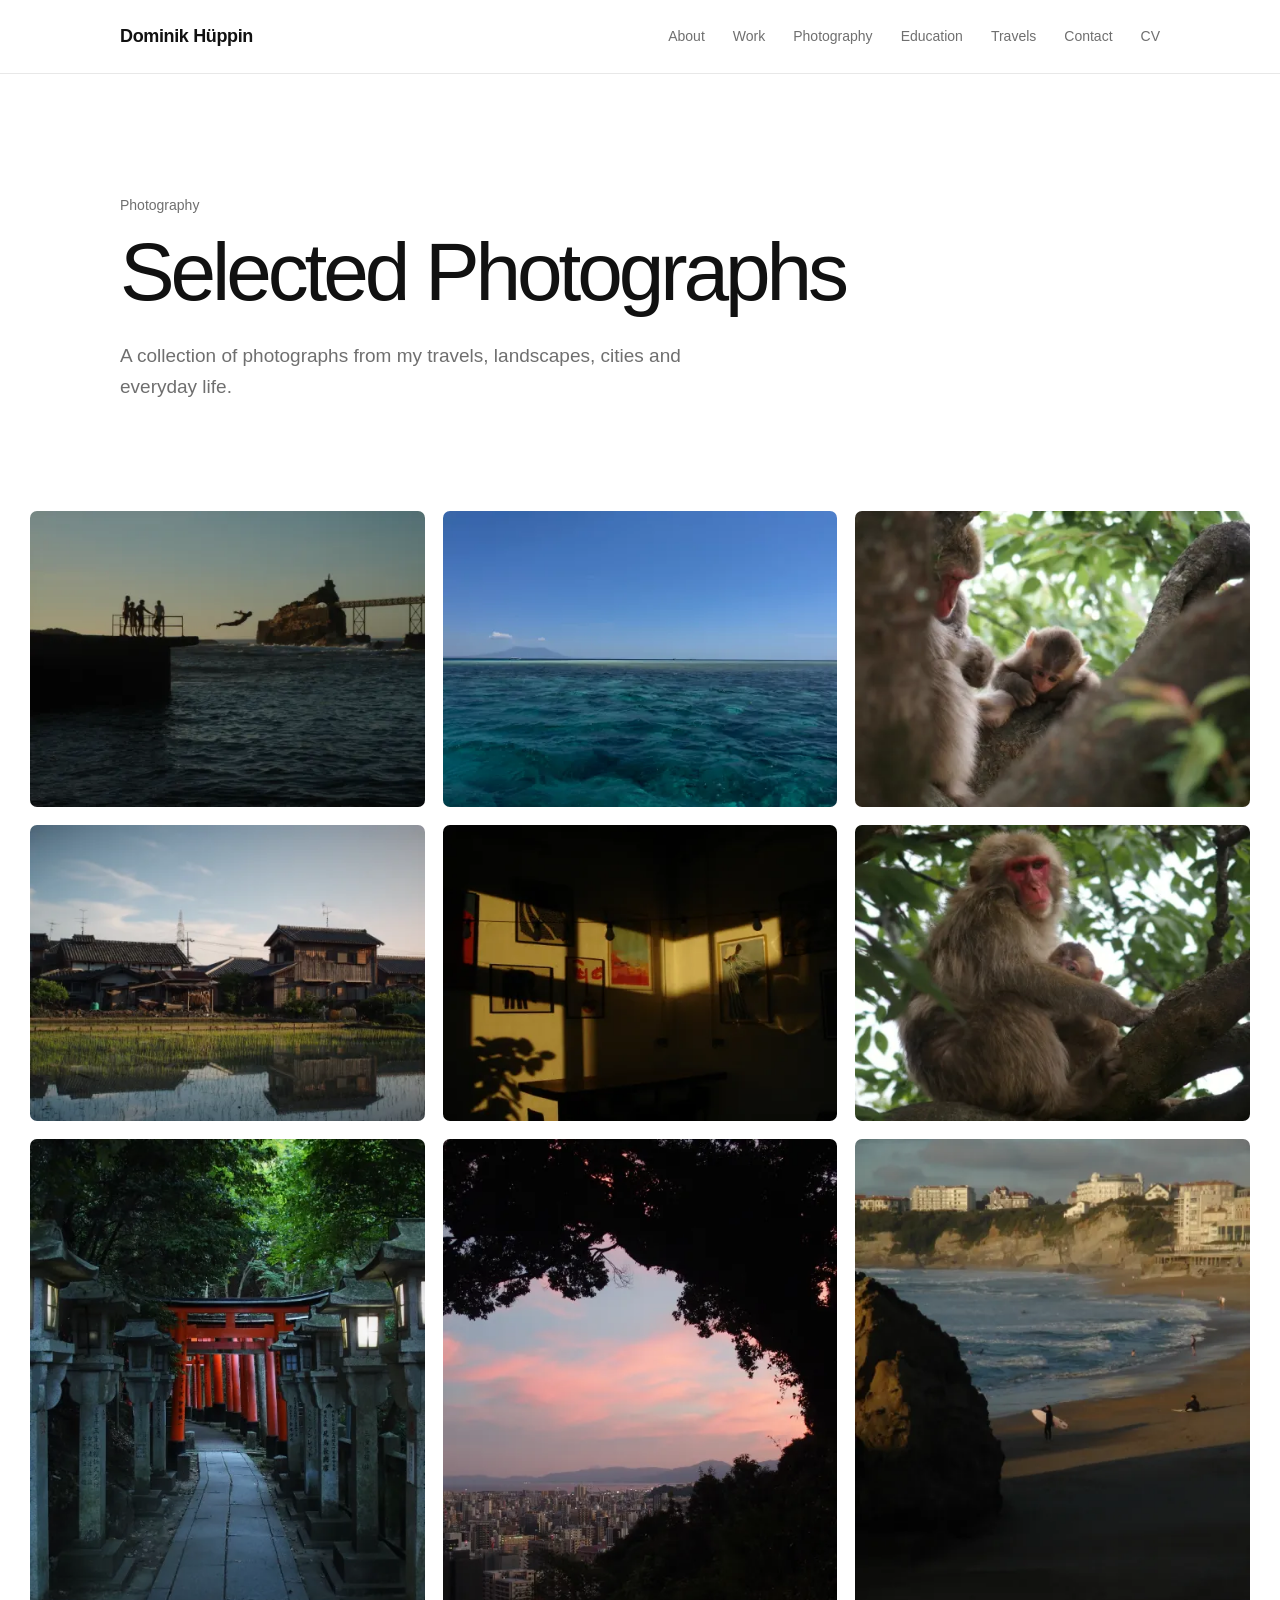
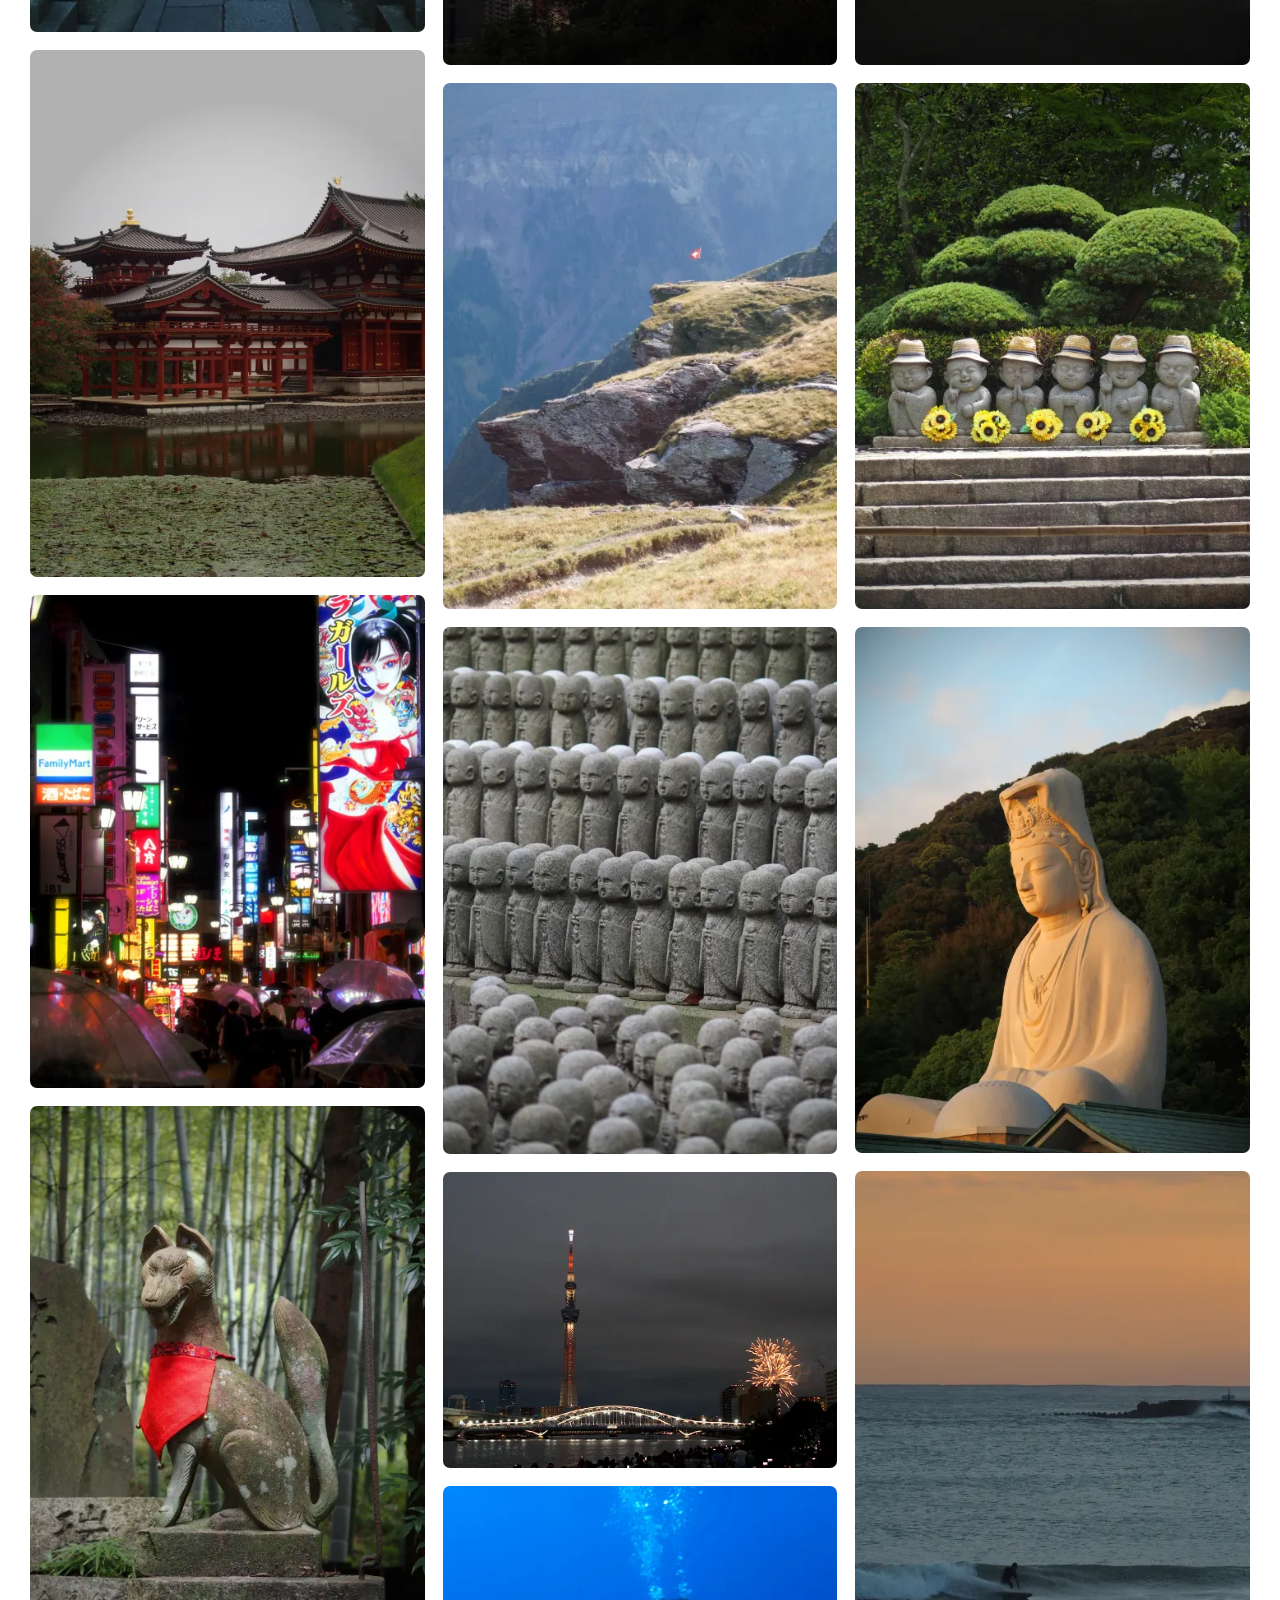
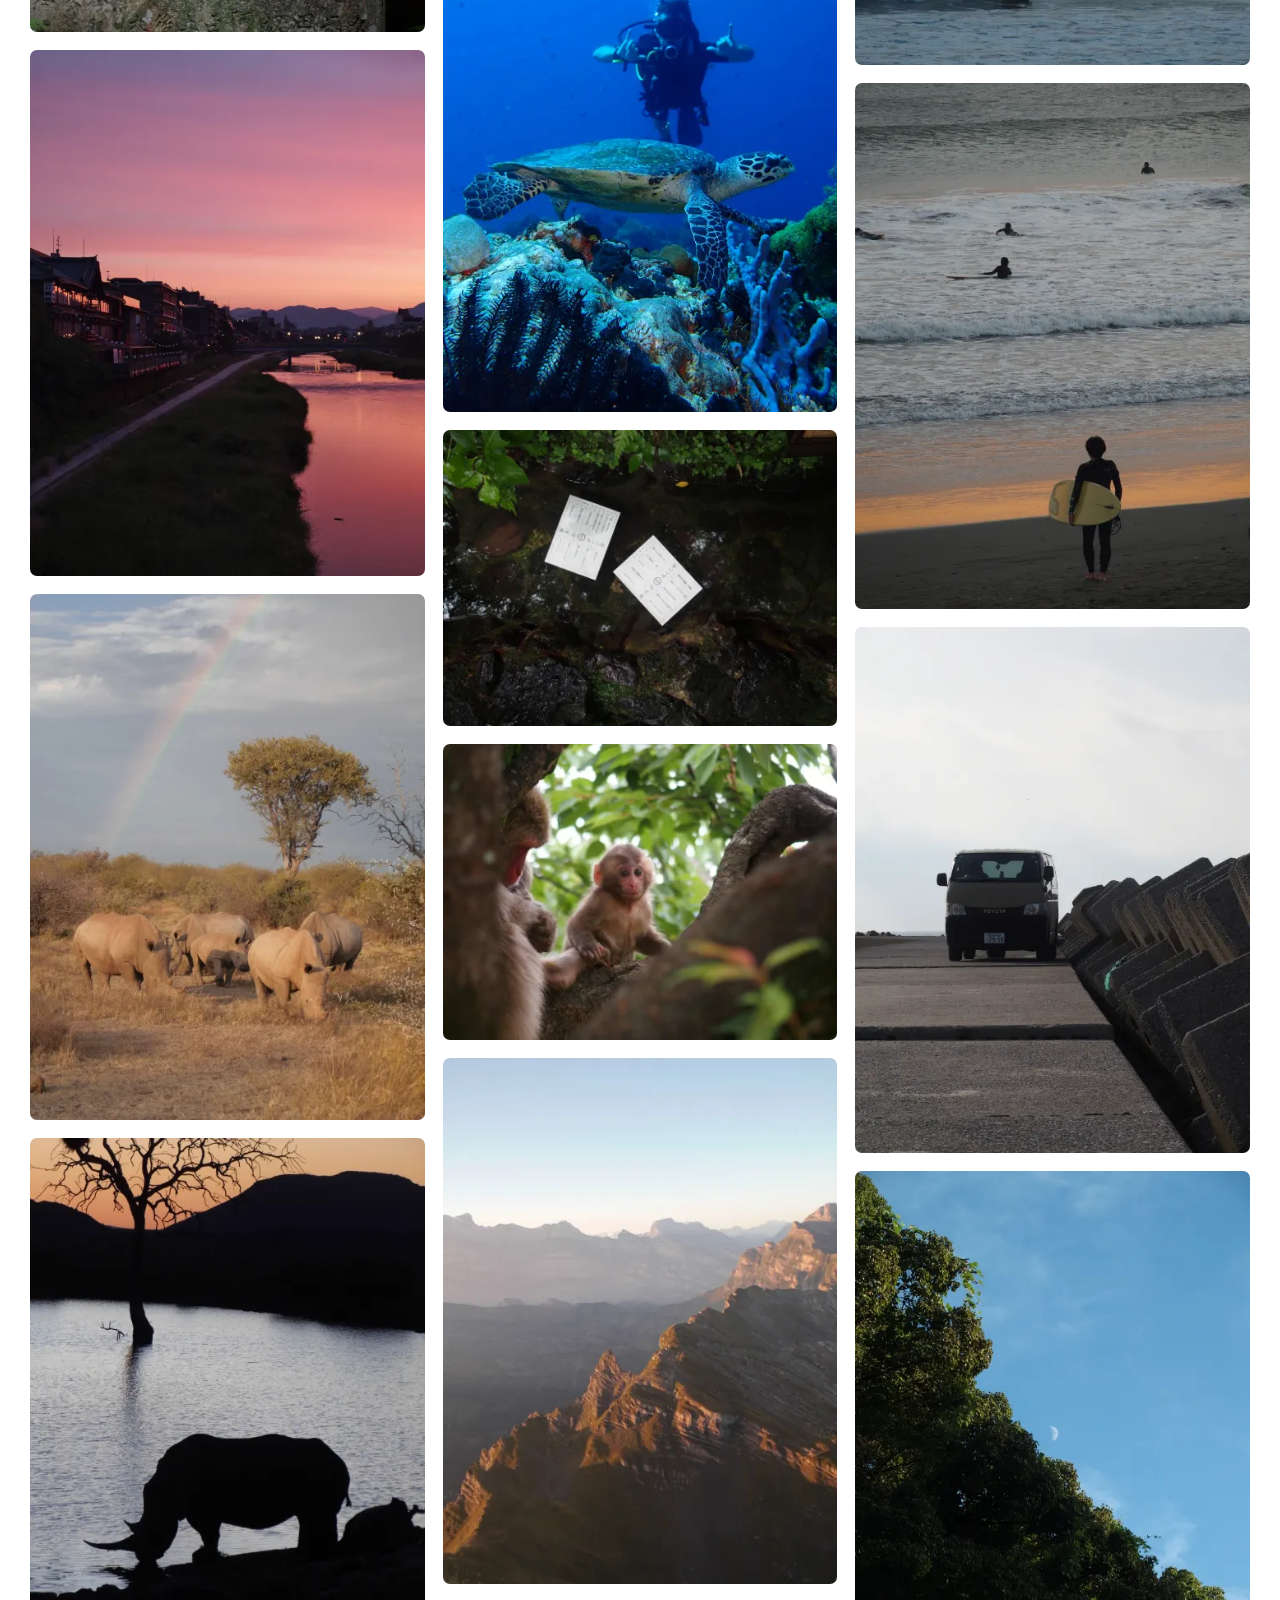
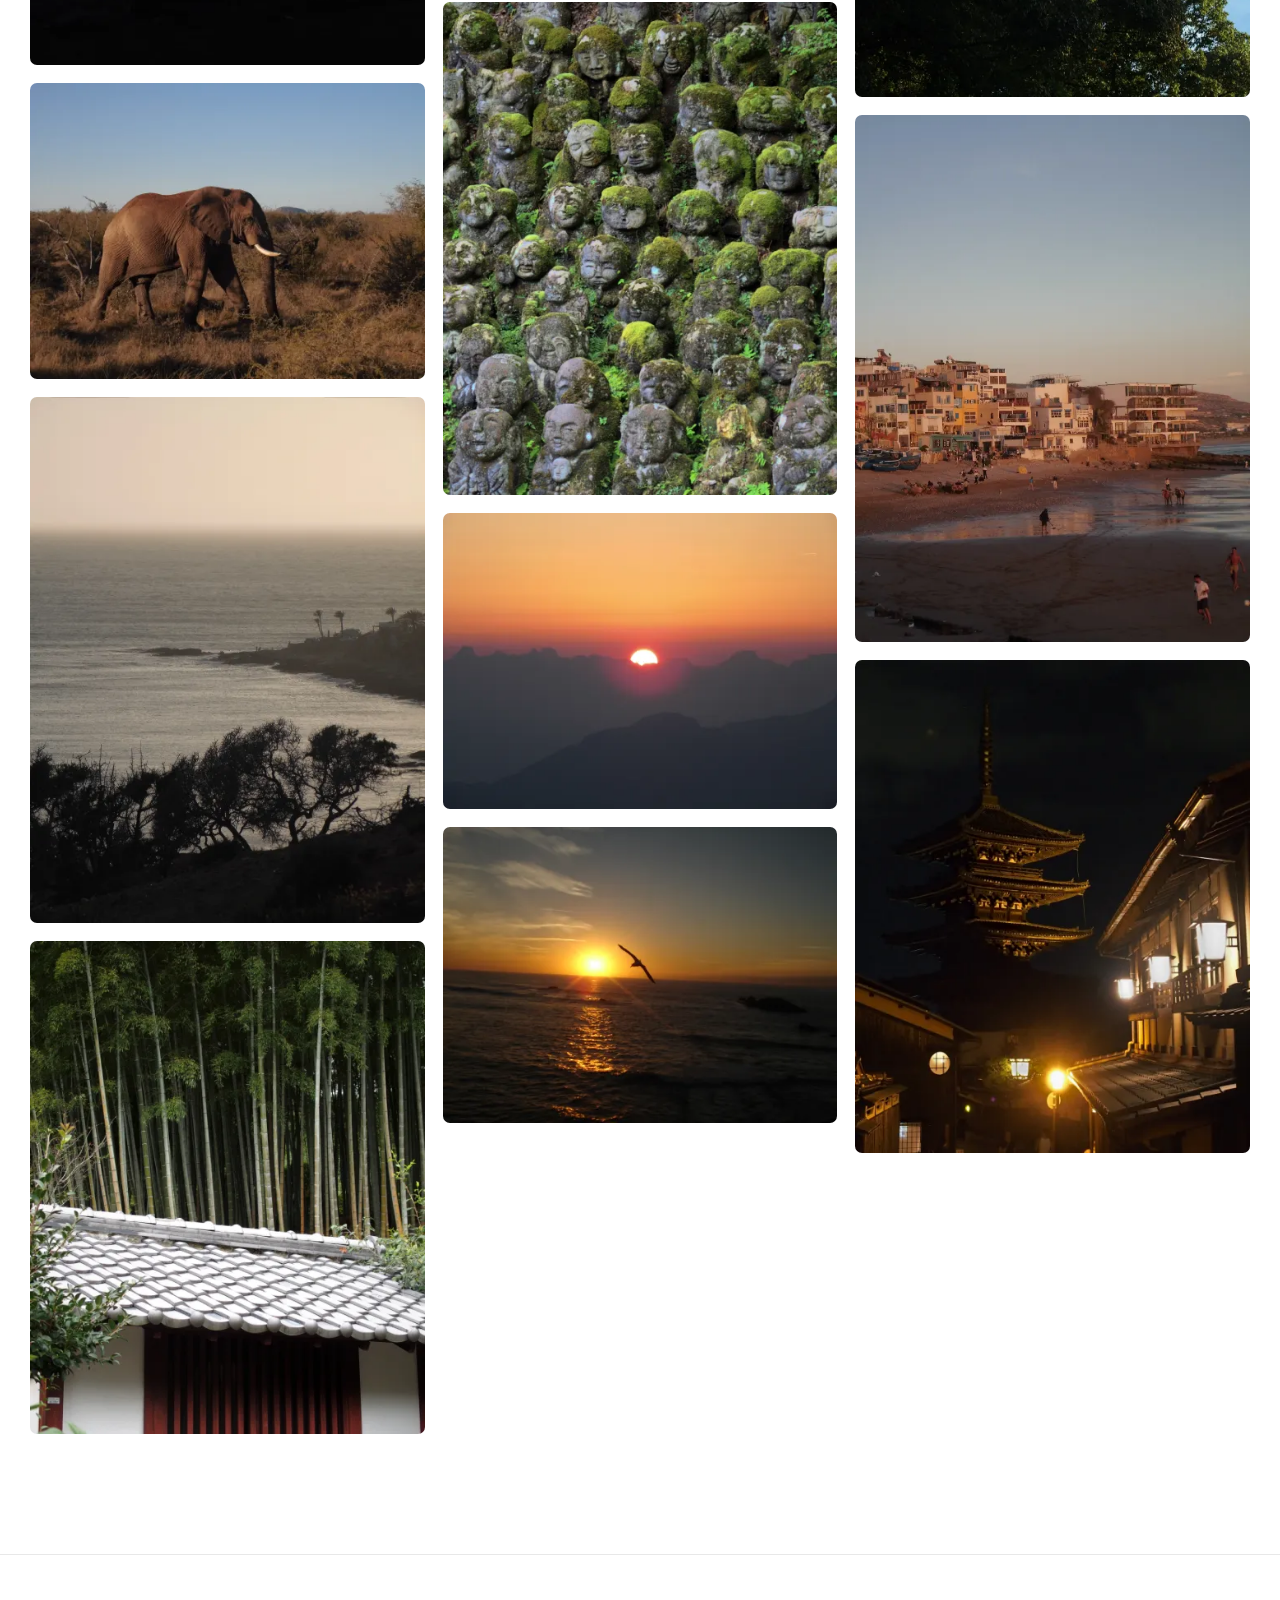
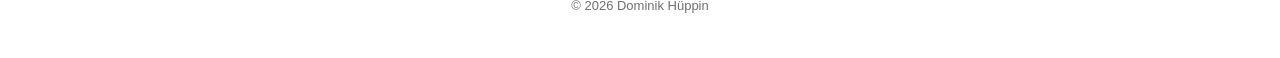
==== commit a95b11d6: "Optimize photo loading with responsive WebP images Generate small previews and on-demand enlargement" ====
--- a/photography.html
+++ b/photography.html
@@ -13,6 +13,8 @@
     <link rel="stylesheet" href="travels.css">
     <script src="navigation.js" defer></script>
     <script src="photo-data.js" defer></script>
+    <script src="data/photo-variants.js" defer></script>
+    <script src="photo-images.js" defer></script>
     <script src="photography.js" defer></script>
 </head>
 
